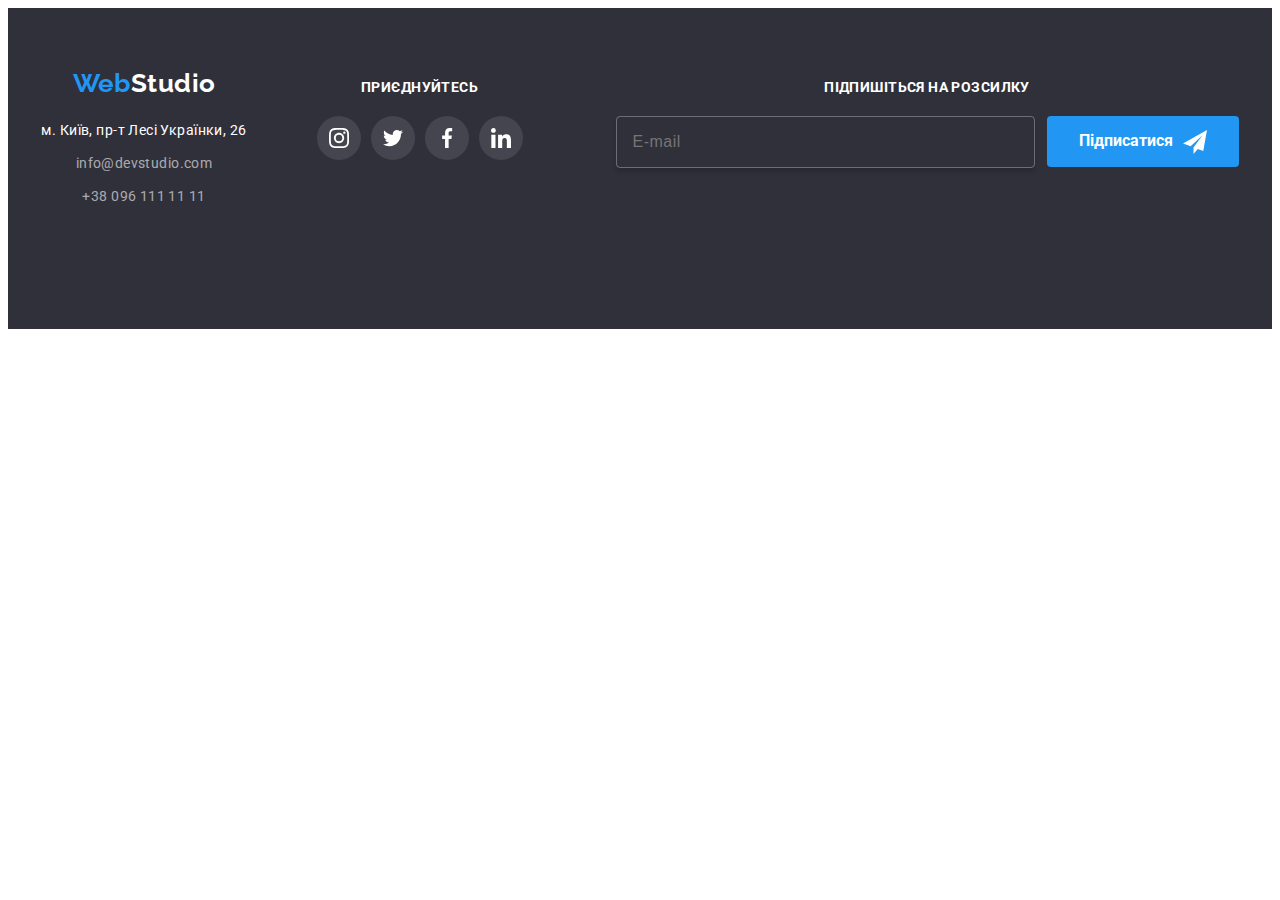
==== index.html @ 2f4ecabc "footer adaptive" ====
<!DOCTYPE html>
<html lang="uk">
  <head>
    <meta charset="UTF-8" />
    <meta http-equiv="X-UA-Compatible" content="IE=edge" />
    <meta name="viewport" content="width=device-width, initial-scale=1.0" />
    <title>Студія</title>
    <link rel="preconnect" href="https://fonts.googleapis.com" />
    <link rel="preconnect" href="https://fonts.gstatic.com" crossorigin />
    <link
      href="https://fonts.googleapis.com/css2?family=Raleway:wght@700&family=Roboto:wght@400;500;700;900&display=swap"
      rel="stylesheet"
    />
    <link
      rel="stylesheet"
      href="https://cdnjs.cloudflare.com/ajax/libs/modern-normalize/1.1.0/modern-normalize.min.css"
      integrity="sha512-wpPYUAdjBVSE4KJnH1VR1HeZfpl1ub8YT/NKx4PuQ5NmX2tKuGu6U/JRp5y+Y8XG2tV+wKQpNHVUX03MfMFn9Q=="
      crossorigin="anonymous"
      referrerpolicy="no-referrer"
    />
    <link rel="stylesheet" href="./css/main.min.css" />
  </head>
  <body>
    <!--Шапка сайту-->
    <!-- <header class="header">
      <div class="container header__wrap">
        <a href="./index.html" class="logo">
          Web<span class="header__logo--accent">Studio</span></a
        >
        <nav class="nav">
          <ul class="nav__list list">
            <li class="nav__item">
              <a href="#" class="nav__link current">Студія</a>
            </li>
            <li class="nav__item">
              <a href="./Portpholios.html" class="nav__link">Портфоліо</a>
            </li>
            <li class="nav__item">
              <a href="#" class="nav__link">Контакти</a>
            </li>
          </ul>
        </nav>
        <ul class="contact-list list">
          <li class="contact-list__item">
            <a href="mailto:nfo@devstudio.com" class="contact-list__mail">
              <svg class="mail-icon" width="16" height="12">
                <use href="./image/icon.svg#icon-mail"></use>
              </svg>
              info@devstudio.com
            </a>
          </li>
          <li class="contact-list__item">
            <a href="tel:+380961111111" class="contact-list__phone">
              <svg class="phone-icon" width="10" height="16">
                <use href="./image/icon.svg#icon-smartphone"></use>
              </svg>
              +38 096 111 11 11
            </a>
          </li>
        </ul>
      </div>
    </header> -->
    <main>
      <!--Ефективні рішення-->
      <!-- <section class="hero">
        <div class="container">
          <h1 class="hero__title">Ефективні рішення для вашого бізнесу</h1>
          <button type="button" class="btn" data-modal-open>
            Замовити послугу
          </button>
        </div>
      </section> -->

      <!--Особливості-->
      <!-- <section class="features section">
        <div class="container">
          <h2 class="visually-hidden">Наші особливості</h2>
          <ul class="features-list list">
            <li class="features-list__item">
              <div class="features__iconBox">
                <svg width="70" height="70">
                  <use href="./image/icon.svg#icon-antenna"></use>
                </svg>
              </div>
              <h3 class="features-list__title">УВАГА ДО ДЕТАЛЕЙ</h3>
              <p class="features-list__descr">
                Ідейні міркування, і навіть початок повсякденної роботи з
                формування позиції.
              </p>
            </li>
            <li class="features-list__item">
              <div class="features__iconBox">
                <svg width="70" height="70">
                  <use href="./image/icon.svg#icon-clock"></use>
                </svg>
              </div>
              <h3 class="features-list__title">ПУНКТУАЛЬНІСТЬ</h3>
              <p class="features-list__descr">
                Завдання організації, особливо рамки і місце навчання кадрів
                тягне у себе.
              </p>
            </li>
            <li class="features-list__item">
              <div class="features__iconBox">
                <svg width="70" height="70">
                  <use href="./image/icon.svg#icon-diagram"></use>
                </svg>
              </div>
              <h3 class="features-list__title">ПЛАНУВАННЯ</h3>
              <p class="features-list__descr">
                Так само консультація з широким активом значною мірою зумовлює.
              </p>
            </li>
            <li class="features-list__item">
              <div class="features__iconBox">
                <svg width="70" height="70">
                  <use href="./image/icon.svg#icon-astronaut"></use>
                </svg>
              </div>
              <h3 class="features-list__title">СУЧАСНІ ТЕХНОЛОГІЇ</h3>
              <p class="features-list__descr">
                Значимість цих проблем настільки очевидна, що реалізація
                планових завдань.
              </p>
            </li>
          </ul>
        </div>
      </section> -->
      <!--Заняття-->
      <!-- <section class="works">
        <div class="container">
          <h2 class="works-title visually-hidden">Чим ми займаємося</h2>
          <ul class="works-list list">
            <li class="works-list__item">
              <div class="works-list__overlay">
                <img
                  src="./image/img1.jpg"
                  alt="Людина друкує на клавіатурі"
                  width="370"
                />
                <p class="works-list__text">Десктопні додатки</p>
              </div>
            </li>
            <li class="works-list__item">
              <div class="works-list__overlay">
                <img
                  src="./image/img2.jpg"
                  alt="Людина друкує на клавіатурі"
                  width="370"
                />
                <p class="works-list__text">Мобільні додатки</p>
              </div>
            </li>
            <li class="works-list__item">
              <div class="works-list__overlay">
                <img
                  src="./image/img3.jpg"
                  alt="Людина друкує на клавіатурі"
                  width="370"
                />
                <p class="works-list__text">Дизайнерські рішення</p>
              </div>
            </li>
          </ul>
        </div>
      </section> -->
      <!--Команда-->
      <!-- <section class="team section">
        <div class="container">
          <h2 class="team-title">Наша команда</h2>
          <ul class="team-list list">
            <li class="team-list__item">
              <img
                class="team-list__img"
                src="./image/photo1.jpg"
                alt="Фото Ігоря Дем'яненко"
                width="270"
              />
              <h3 class="team-list__member">Ігор Дем'яненко</h3>
              <p class="team-list__jobTitle">Product Designer</p>
              <ul class="social-list list">
                <li class="social-list__item">
                  <a href="#" class="social-list__link">
                    <svg width="20" height="20" class="social-list__icon">
                      <use href="./image/icon.svg#icon-instagram"></use>
                    </svg>
                  </a>
                </li>
                <li class="social-list__item">
                  <a href="#" class="social-list__link">
                    <svg width="20" height="20" class="social-list__icon">
                      <use href="./image/icon.svg#icon-twitter"></use>
                    </svg>
                  </a>
                </li>
                <li class="social-list__item">
                  <a href="#" class="social-list__link">
                    <svg width="20" height="20" class="social-list__icon">
                      <use href="./image/icon.svg#icon-facebook"></use>
                    </svg>
                  </a>
                </li>
                <li class="social-list__item">
                  <a href="#" class="social-list__link">
                    <svg width="20" height="20" class="social-list__icon">
                      <use href="./image/icon.svg#icon-linkedin"></use>
                    </svg>
                  </a>
                </li>
              </ul>
            </li>
            <li class="team-list__item">
              <img
                class="team-list__img"
                src="./image/photo2.jpg"
                alt="Фото Ольги Рєпіної"
                width="270"
              />
              <h3 class="team-list__member">Ольга Рєпіна</h3>
              <p class="team-list__jobTitle">Frontend Developer</p>
              <ul class="social-list list">
                <li class="social-list__item">
                  <a href="#" class="social-list__link">
                    <svg width="20" height="20" class="social-list__icon">
                      <use href="./image/icon.svg#icon-instagram"></use>
                    </svg>
                  </a>
                </li>
                <li class="social-list__item">
                  <a href="#" class="social-list__link">
                    <svg width="20" height="20" class="social-list__icon">
                      <use href="./image/icon.svg#icon-twitter"></use>
                    </svg>
                  </a>
                </li>
                <li class="social-list__item">
                  <a href="#" class="social-list__link">
                    <svg width="20" height="20" class="social-list__icon">
                      <use href="./image/icon.svg#icon-facebook"></use>
                    </svg>
                  </a>
                </li>
                <li class="social-list__item">
                  <a href="#" class="social-list__link">
                    <svg width="20" height="20" class="social-list__icon">
                      <use href="./image/icon.svg#icon-linkedin"></use>
                    </svg>
                  </a>
                </li>
              </ul>
            </li>
            <li class="team-list__item">
              <img
                class="team-list__img"
                src="./image/photo3.jpg"
                alt="Фото Миколи Тарасова"
                width="270"
              />
              <h3 class="team-list__member">Микола Тарасов</h3>
              <p class="team-list__jobTitle">Marketing</p>
              <ul class="social-list list">
                <li class="social-list__item">
                  <a href="#" class="social-list__link">
                    <svg width="20" height="20" class="social-list__icon">
                      <use href="./image/icon.svg#icon-instagram"></use>
                    </svg>
                  </a>
                </li>
                <li class="social-list__item">
                  <a href="#" class="social-list__link">
                    <svg width="20" height="20" class="social-list__icon">
                      <use href="./image/icon.svg#icon-twitter"></use>
                    </svg>
                  </a>
                </li>
                <li class="social-list__item">
                  <a href="#" class="social-list__link">
                    <svg width="20" height="20" class="social-list__icon">
                      <use href="./image/icon.svg#icon-facebook"></use>
                    </svg>
                  </a>
                </li>
                <li class="social-list__item">
                  <a href="#" class="social-list__link">
                    <svg width="20" height="20" class="social-list__icon">
                      <use href="./image/icon.svg#icon-linkedin"></use>
                    </svg>
                  </a>
                </li>
              </ul>
            </li>
            <li class="team-list__item">
              <img
                class="team-list__img"
                src="./image/photo4.jpg"
                alt="Фото Михайла Єрмакова"
                width="270"
              />
              <h3 class="team-list__member">Михайло Єрмаков</h3>
              <p class="team-list__jobTitle">UI Designer</p>
              <ul class="social-list list">
                <li class="social-list__item">
                  <a href="#" class="social-list__link">
                    <svg width="20" height="20" class="social-list__icon">
                      <use href="./image/icon.svg#icon-instagram"></use>
                    </svg>
                  </a>
                </li>
                <li class="social-list__item">
                  <a href="#" class="social-list__link">
                    <svg width="20" height="20" class="social-list__icon">
                      <use href="./image/icon.svg#icon-twitter"></use>
                    </svg>
                  </a>
                </li>
                <li class="social-list__item">
                  <a href="#" class="social-list__link">
                    <svg width="20" height="20" class="social-list__icon">
                      <use href="./image/icon.svg#icon-facebook"></use>
                    </svg>
                  </a>
                </li>
                <li class="social-list__item">
                  <a href="#" class="social-list__link">
                    <svg width="20" height="20" class="social-list__icon">
                      <use href="./image/icon.svg#icon-linkedin"></use>
                    </svg>
                  </a>
                </li>
              </ul>
            </li>
          </ul>
        </div>
      </section> -->
      <!-- Partners -->
      <!-- <section class="partners">
        <div class="container">
          <h2 class="partners-title">Постійні клієнти</h2>
          <ul class="partners-list list">
            <li class="partners-list__item">
              <a href="" class="partners-list__link ">
                <svg class="partners-list__icon">
                  <use href="./image/icon.svg#icon-ya-co"></use>
                </svg>
              </a>
            </li>
            <li class="partners-list__item">
              <a href="" class="partners-list__link ">
                <svg class="partners-list__icon">
                  <use href="./image/icon.svg#icon-tagline-here"></use>
                </svg>
              </a>
            </li>
            <li class="partners-list__item">
              <a href="" class="partners-list__link ">
                <svg class="partners-list__icon">
                  <use href="./image/icon.svg#icon-company"></use>
                </svg>
              </a>
            </li>
            <li class="partners-list__item">
              <a href="" class="partners-list__link ">
                <svg class="partners-list__icon">
                  <use href="./image/icon.svg#icon-foster"></use>
                </svg>
              </a>
            </li>
            <li class="partners-list__item">
              <a href="" class="partners-list__link ">
                <svg class="partners-list__icon">
                  <use href="./image/icon.svg#icon-brand"></use>
                </svg>
              </a>
            </li>
            <li class="partners-list__item">
              <a href="" class="partners-list__link ">
                <svg class="partners-list__icon">
                  <use href="./image/icon.svg#icon-tag-line"></use>
                </svg>
              </a>
            </li>
          </ul>
        </div>
      </section> -->
    </main>
    <!--Футер-->
    <footer class="footer">
      <div class="container footer-container">
        <div class="footer-contact">
          <a href="./index.html" class="footer-logo">
            Web<span class="footer-logo-accent">Studio</span></a
          >
          <address class="address">
            <ul class="address-list list">
              <li class="address-list__item">
                <a
                  href="https://goo.gl/maps/CPtrU1FHBa2aNyZL9"
                  target="_blank"
                  rel="noopener noreferrer"
                  class="address-link"
                  >м. Київ, пр-т Лесі Українки, 26
                </a>
              </li>
              <li class="address-list__item">
                <a href="mailto:info@devstudio.com" class="footer-mail"
                  >info@devstudio.com</a
                >
              </li>
              <li class="address-list__item">
                <a href="tel:+380961111111" class="footer-tel"
                  >+38 096 111 11 11</a
                >
              </li>
            </ul>
          </address>
        </div>
        <div class="footer-social">
          <p class="footer-social__title">приєднуйтесь</p>
          <ul class="social-list list">
            <li class="social-list__item">
              <a href="#" class="social-list__link footer-icon">
                <svg width="20" height="20" class="social-list__icon">
                  <use href="./image/icon.svg#icon-instagram"></use>
                </svg>
              </a>
            </li>
            <li class="social-list__item">
              <a href="#" class="social-list__link footer-icon">
                <svg width="20" height="20" class="social-list__icon">
                  <use href="./image/icon.svg#icon-twitter"></use>
                </svg>
              </a>
            </li>
            <li class="social-list__item">
              <a href="#" class="social-list__link footer-icon">
                <svg width="20" height="20" class="social-list__icon">
                  <use href="./image/icon.svg#icon-facebook"></use>
                </svg>
              </a>
            </li>
            <li class="social-list__item">
              <a href="#" class="social-list__link footer-icon">
                <svg width="20" height="20" class="social-list__icon">
                  <use href="./image/icon.svg#icon-linkedin"></use>
                </svg>
              </a>
            </li>
          </ul>
        </div>
        <div class="form-wrapper">
          <label for="footer-mail" class="form__label"
            >Підпишіться на розсилку</label
          >
          <form class="footer-form">
            <input
              type="email"
              name="email"
              placeholder="E-mail"
              class="footer-input"
              id="footer-mail"
            />
            <button type="submit" class="btn footer-btn">
              Підписатися
              <svg width="24" height="24" class="send-icon">
                <use href="./image/icon.svg#icon-Send"></use>
              </svg>
            </button>
          </form>
        </div>
      </div>
    </footer>
    <!-- modal -->
    <!-- <div class="backdrop is-hidden" data-modal>
      <div class="modal">
        <h1 class="modal-title">Залиште свої дані, ми вам передзвонимо</h1>
        <form class="">
          <div class="form-wrap">
            <label for="name" class="form-label"> Ім'я </label>
            <div class="input-wrap">
              <input
                type="text"
                id="name"
                name="user-name"
                class="form-input"
                placeholder=" "
                required
              />
              <svg class="icon">
                <use href="./image/icon.svg#icon-person"></use>
              </svg>
            </div>
          </div>
          <div class="form-wrap">
            <label for="tel" class="form-label"> Телефон </label>
            <div class="input-wrap">
              <input
                type="tel"
                name="user-tel"
                id="tel"
                class="form-input"
                required
              />
              <svg class="icon">
                <use href="./image/icon.svg#icon-phone"></use>
              </svg>
            </div>
          </div>
          <div class="form-wrap">
            <label for="mail" class="form-label"> Пошта </label>
            <div class="input-wrap">
              <input
                type="email"
                name="user-email"
                id="mail"
                class="form-input"
                required
              />
              <svg class="icon">
                <use href="./image/icon.svg#icon-email"></use>
              </svg>
            </div>
          </div>
          <div class="form-wrap">
            <label for="comment" name="comment" class="form-label">
              Коментар</label
            >
            <textarea
              name="user-comment"
              id="comment"
              cols="30"
              rows="10"
              class="coment-box"
              placeholder="Введіть текст"
              required
            ></textarea>
          </div>
          <div class="checkbox-wrap">
            <input
              type="checkbox"
              name="polisy"
              id="checkbox"
              class="modal-check visually-hidden"
            />
            <label for="checkbox" class="checkbox-text">
              <span>
                <svg class="icon-check" width="16" height="15">
                  <use href="./image/icon.svg#icon-check"></use>
                </svg>
              </span>
              Погоджуюся з розсилкою та приймаю
              <a href="#" class="checkbox-link"> Умови договору</a>
            </label>
          </div>
          <button type="submit" class="btn send-btn">Відправити</button>
        </form>
        <button type="button" class="modal-btn" data-modal-close>
          <svg width="11" height="11" class="close-btn">
            <use href="./image/icon.svg#icon-Close"></use>
          </svg>
        </button>
      </div>
    </div> -->
    <script src="./js/modal.js"></script>
  </body>
</html>
---- css/main.min.css ----
:root{--title-color: #212121;--main-text-color: #757575;--accent-color: #2196F3;--background-color: #2F303A;--black-color: #000000;--white-color: #ffffff;--btn-hover-color: #188CE8;--footer-contact-color: rgba(255, 255, 255, 0.6);--background-btn-portpholio: #F5F4FA;--border-bottom-color: #ECECEC;--team-background-color: #F5F4FA;--portfolio-card-border-color: #EEEEEE;--hero-bg-gradient: rgba(47, 48, 58, 0.4);--social-link-icon-color: #AFB1B8;--icon-bg-color: rgba(255, 255, 255, 0.1);--transition-time: 250ms;--transition-cubic: cubic-bezier(0.4, 0, 0.2, 1) }.visually-hidden{position:absolute;white-space:nowrap;width:1px;height:1px;overflow:hidden;border:0;padding:0;clip:rect(0 0 0 0);-webkit-clip-path:inset(50%);clip-path:inset(50%);margin:-1px}.container{width:100%;margin:0 auto;padding-left:15px;padding-right:15px}@media screen and (min-width: 480px){.container{max-width:480px}}@media screen and (min-width: 768px){.container{max-width:768px}}@media screen and (min-width: 1200px){.container{max-width:1200px}}.list{list-style:none;margin:0;padding:0}.section{padding-top:94px;padding-bottom:94px}body{font-family:"Roboto",sans-serif;font-size:14px;line-height:1.2;letter-spacing:.03em;color:var(--main-text-color)}h1,h2,h3,h4,h5,h6,p{margin:0;padding:0}img{display:block}.btn{font-family:inherit;font-size:16px;font-weight:700;line-height:1.9;color:var(--white-color);background-color:var(--accent-color);padding:10px 32px;border-radius:4px;border:none;cursor:pointer;-webkit-transition:background-color var(--transition-time) var(--transition-cubic);transition:background-color var(--transition-time) var(--transition-cubic)}.btn:hover,.btn:focus{background-color:var(--btn-hover-color)}.social-list{margin-bottom:30px;display:-webkit-box;display:-ms-flexbox;display:flex;-webkit-box-pack:center;-ms-flex-pack:center;justify-content:center;gap:10px}.social-list__link{display:-webkit-box;display:-ms-flexbox;display:flex;-webkit-box-pack:center;-ms-flex-pack:center;justify-content:center;-webkit-box-align:center;-ms-flex-align:center;align-items:center;width:44px;height:44px;border-radius:50%;color:var(--social-link-icon-color);background-color:var(--icon-bg-color);-webkit-transition:color var(--transition-time) var(--transition-cubic),background-color var(--transition-time) var(--transition-cubic);transition:color var(--transition-time) var(--transition-cubic),background-color var(--transition-time) var(--transition-cubic)}.social-list__link:hover,.social-list__link:focus{background-color:var(--accent-color);color:var(--white-color)}.social-list__icon{fill:currentColor}.header{padding-top:24px;padding-bottom:25px;border-bottom:1px solid var(--border-bottom-color)}.header__wrap{display:-webkit-box;display:-ms-flexbox;display:flex;-webkit-box-align:center;-ms-flex-align:center;align-items:center}.logo{font-family:"Raleway",sans-serif;font-size:26px;font-weight:700;color:var(--accent-color);text-decoration:none}.header__logo--accent{color:var(--black-color)}.nav__list{display:-webkit-box;display:-ms-flexbox;display:flex;margin-left:93px;gap:50px}.nav__link{position:relative;font-weight:500;color:var(--title-color);text-decoration:none;-webkit-transition:color var(--transition-time) var(--transition-cubic);transition:color var(--transition-time) var(--transition-cubic)}.nav__link:hover,.nav__link:focus{color:var(--accent-color)}.current{padding-bottom:32px;color:var(--accent-color)}.current::after{content:"";position:absolute;bottom:0;-webkit-transform:translateY(1px);transform:translateY(1px);scale:1.09;display:block;width:100%;height:4px;padding:0;background:var(--accent-color);border-radius:2px}.contact-list{display:-webkit-box;display:-ms-flexbox;display:flex;-webkit-box-align:center;-ms-flex-align:center;align-items:center;margin-left:auto}.contact-list__item{margin-right:50px}.contact-list__item:last-child{margin-right:0}.mail-icon{margin-right:10px;fill:currentColor}.contact-list__mail{display:-webkit-box;display:-ms-flexbox;display:flex;-webkit-box-align:center;-ms-flex-align:center;align-items:center;font-weight:500;color:var(--main-text-color);text-decoration:none;-webkit-transition:color var(--transition-time) var(--transition-cubic);transition:color var(--transition-time) var(--transition-cubic)}.contact-list__mail:hover,.contact-list__mail:focus{color:var(--accent-color)}.contact-list__phone{display:-webkit-box;display:-ms-flexbox;display:flex;-webkit-box-align:center;-ms-flex-align:center;align-items:center;font-weight:500;color:var(--main-text-color);text-decoration:none;-webkit-transition:color var(--transition-time) var(--transition-cubic);transition:color var(--transition-time) var(--transition-cubic)}.contact-list__phone:hover,.contact-list__phone:focus{color:var(--accent-color)}.phone-icon{margin-right:10px;fill:currentColor}.hero{margin:0 auto;background-image:-webkit-gradient(linear, left top, left bottom, from(var(--hero-bg-gradient)), to(var(--hero-bg-gradient))),url(../image/hero-bgr.jpg);background-image:linear-gradient(var(--hero-bg-gradient), var(--hero-bg-gradient)),url(../image/hero-bgr.jpg);max-width:1600px;background-repeat:no-repeat;background-position:center;background-size:cover;text-align:center;padding-top:200px;padding-bottom:200px}.hero__title{width:696px;margin:0 auto 30px auto;font-size:44px;font-weight:900;line-height:1.4;color:var(--white-color);text-transform:uppercase}.features-list{display:-webkit-box;display:-ms-flexbox;display:flex;-ms-flex-wrap:wrap;flex-wrap:wrap;gap:30px}.features-list__item{width:270px}.features__iconBox{display:-webkit-box;display:-ms-flexbox;display:flex;-webkit-box-pack:center;-ms-flex-pack:center;justify-content:center;-webkit-box-align:center;-ms-flex-align:center;align-items:center;margin-bottom:30px;width:270px;height:120px;background-color:var(--background-btn-portpholio)}.features-list__title{margin-bottom:10px;font-weight:700;color:var(--title-color)}.features-list__descr{line-height:1.7}.works{padding-bottom:94px}.works-title{margin-bottom:50px;font-size:36px;font-weight:700;line-height:1.17;color:var(--title-color);text-align:center}.works-list{display:-webkit-box;display:-ms-flexbox;display:flex;gap:30px}.works-list__item{width:calc((100% - 60px)/2)}.works-list__overlay{position:relative}.works-list__text{display:-webkit-box;display:-ms-flexbox;display:flex;-webkit-box-align:center;-ms-flex-align:center;align-items:center;-webkit-box-pack:center;-ms-flex-pack:center;justify-content:center;position:absolute;font-weight:700;text-transform:uppercase;color:var(--white-color);background-color:rgba(47,48,58,.8);width:100%;height:70px;bottom:0;text-align:center}.team{background-color:var(--team-background-color)}.team-title{margin-bottom:50px;font-size:36px;font-weight:700;color:var(--title-color);text-align:center}.team-list{display:-webkit-box;display:-ms-flexbox;display:flex;gap:30px}.team-list__item{width:calc((100% - 120px)/4);text-align:center;border-bottom-left-radius:4px;border-bottom-right-radius:4px;-webkit-box-shadow:0 4px 4px 0 rgba(0,0,0,.25);box-shadow:0 4px 4px 0 rgba(0,0,0,.25);background-color:var(--white-color)}.team-list__img{width:100%;margin-bottom:30px}.team-list__member{margin-bottom:10px;font-size:16px;font-weight:500;color:var(--title-color)}.team-list__jobTitle{margin-bottom:30px;font-size:16px}.partners{padding-top:94px;padding-bottom:94px;text-align:center}.partners-title{margin-bottom:50px;font-weight:700;font-size:36px;line-height:1.17;letter-spacing:.03em;color:var(--title-color)}.partners-list{display:-webkit-box;display:-ms-flexbox;display:flex;-ms-flex-wrap:wrap;flex-wrap:wrap;gap:30px}.partners-list__link{display:-webkit-box;display:-ms-flexbox;display:flex;-webkit-box-pack:center;-ms-flex-pack:center;justify-content:center;-webkit-box-align:center;-ms-flex-align:center;align-items:center;width:170px;height:92px;border:1px solid var(--social-link-icon-color);border-radius:4px;color:var(--social-link-icon-color);-webkit-transition:border-color var(--transition-time) var(--transition-cubic);transition:border-color var(--transition-time) var(--transition-cubic)}.partners-list__link:hover,.partners-list__link:focus{border-color:var(--accent-color);fill:var(--accent-color)}.partners-list__icon{width:106px;height:60px;fill:currentColor;-webkit-transition:all var(--transition-time) var(--transition-cubic);transition:all var(--transition-time) var(--transition-cubic)}.partners-list__link:hover .partners-list__icon,.partners-list__link:focus .partners-list__icon{fill:var(--accent-color)}.footer{padding-top:60px;padding-bottom:60px;background-color:var(--background-color)}.footer-container{text-align:center}@media screen and (min-width: 768px){.footer-container{display:-webkit-box;display:-ms-flexbox;display:flex;-ms-flex-wrap:wrap;flex-wrap:wrap;-webkit-box-pack:center;-ms-flex-pack:center;justify-content:center}}@media screen and (min-width: 1200px){.footer-container{display:-webkit-box;display:-ms-flexbox;display:flex;-webkit-box-align:baseline;-ms-flex-align:baseline;align-items:baseline}}.footer-contact{margin-bottom:60px}@media screen and (min-width: 768px){.footer-contact{margin-right:165px}}@media screen and (min-width: 1200px){.footer-contact{margin-right:70px}}.footer-logo{display:block;margin-bottom:20px;font-family:"Raleway",sans-serif;font-size:26px;font-weight:700;color:var(--accent-color);text-decoration:none}.footer-logo-accent{color:var(--white-color)}.address{font-style:normal}.address-list__item{margin-bottom:9px}.address-list__item:last-child{margin-bottom:0}.address-link{line-height:1.7;color:var(--white-color);text-decoration:none;-webkit-transition:color var(--transition-time) var(--transition-cubic);transition:color var(--transition-time) var(--transition-cubic)}.address-link:hover,.address-link:focus{color:var(--accent-color)}.footer-mail{line-height:1.7;color:var(--footer-contact-color);text-decoration:none;-webkit-transition:color var(--transition-time) var(--transition-cubic);transition:color var(--transition-time) var(--transition-cubic)}.footer-mail:hover,.footer-mail:focus{color:var(--accent-color)}.footer-tel{line-height:1.7;color:var(--footer-contact-color);text-decoration:none;-webkit-transition:color var(--transition-time) var(--transition-cubic);transition:color var(--transition-time) var(--transition-cubic)}.footer-tel:hover,.footer-tel:focus{color:var(--accent-color)}.footer-social{margin-bottom:60px}@media screen and (min-width: 1200px){.footer-social{margin-right:93px}}.footer-social__title{margin-bottom:20px;font-weight:700;line-height:1.14;letter-spacing:.03em;text-transform:uppercase;color:var(--white-color)}.footer-icon{color:var(--white-color)}.form__label{display:block;margin-bottom:20px;font-weight:700;font-size:14px;line-height:1.12;letter-spacing:.03em;text-transform:uppercase;color:var(--white-color)}@media screen and (min-width: 1200px){.footer-form{display:-webkit-box;display:-ms-flexbox;display:flex;-webkit-box-align:center;-ms-flex-align:center;align-items:center;gap:12px}}.footer-input{padding:15px 16px;margin-bottom:20px;width:100%;font-size:16px;line-height:20px;letter-spacing:.03em;color:rgba(255,255,255,.6);background-color:rgba(0,0,0,0);border:1px solid rgba(255,255,255,.3);border-radius:4px;-webkit-box-shadow:0px 4px 4px 0px rgba(0,0,0,.15);box-shadow:0px 4px 4px 0px rgba(0,0,0,.15);outline:rgba(0,0,0,0);-webkit-transition:outline var(--transition-time) var(--transition-cubic);transition:outline var(--transition-time) var(--transition-cubic)}.footer-input:focus{outline:1px solid var(--accent-color)}@media screen and (min-width: 768px){.footer-input{width:450px}}@media screen and (min-width: 1200px){.footer-input{width:385px;margin-bottom:0}}.footer-btn{margin:0 auto;display:-webkit-box;display:-ms-flexbox;display:flex;-webkit-box-align:center;-ms-flex-align:center;align-items:center;gap:10px}.send-icon{fill:currentColor}.backdrop{position:fixed;top:0;left:0;width:100%;height:100%;background-color:rgba(0,0,0,.2);-webkit-transition:opacity var(--transition-time) var(--transition-cubic);transition:opacity var(--transition-time) var(--transition-cubic)}.backdrop.is-hidden{opacity:0;pointer-events:none}.modal{padding-top:40px;padding-bottom:40px;position:absolute;top:50%;left:50%;-webkit-transform:translate(-50%, -50%);transform:translate(-50%, -50%);width:528px;background-color:#fff;border-radius:4px}.modal-btn{position:absolute;top:8px;right:8px;display:-webkit-box;display:-ms-flexbox;display:flex;-webkit-box-pack:center;-ms-flex-pack:center;justify-content:center;-webkit-box-align:center;-ms-flex-align:center;align-items:center;width:30px;height:30px;border-radius:50%;border:1px solid rgba(0,0,0,.1);color:var(--main-text-color);background-color:rgba(0,0,0,0);cursor:pointer;-webkit-transition:background-color var(--transition-time) var(--transition-cubic),border var(--transition-time) var(--transition-cubic),color var(--transition-time) var(--transition-cubic);transition:background-color var(--transition-time) var(--transition-cubic),border var(--transition-time) var(--transition-cubic),color var(--transition-time) var(--transition-cubic)}.modal-btn:hover,.modal-btn:focus{color:var(--accent-color)}.close-btn{fill:currentColor}.modal-title{margin-bottom:12px;font-weight:700;font-size:20px;line-height:1.15;text-align:center;letter-spacing:.03em;color:var(--title-color)}.form-wrap{margin-left:40px;margin-right:40px;position:relative;margin-bottom:10px}.form-label{display:-webkit-box;display:-ms-flexbox;display:flex;-webkit-box-orient:vertical;-webkit-box-direction:normal;-ms-flex-direction:column;flex-direction:column;margin-bottom:4px;font-size:12px;line-height:1.17;letter-spacing:.01em}.input-wrap{position:relative}.form-input{padding-top:11px;padding-bottom:11px;padding-left:42px;padding-right:12px;width:100%;border:1px solid rgba(33,33,33,.2);border-radius:4px;outline:rgba(0,0,0,0);cursor:pointer;-webkit-transition:outline var(--transition-time) var(--transition-cubic);transition:outline var(--transition-time) var(--transition-cubic)}.form-input:focus{outline:1px solid var(--accent-color)}.coment-box{padding:12px 16px;width:100%;height:120px;border:1px solid rgba(33,33,33,.2);border-radius:4px;outline:rgba(0,0,0,0);resize:none;-webkit-transition:outline var(--transition-time) var(--transition-cubic),fill var(--transition-time) var(--transition-cubic);transition:outline var(--transition-time) var(--transition-cubic),fill var(--transition-time) var(--transition-cubic)}.coment-box:focus{outline:1px solid var(--accent-color)}.coment-box::-webkit-input-placeholder{font-size:12px;line-height:14px;letter-spacing:.01em;color:rgba(117,117,117,.5)}.coment-box::-moz-placeholder{font-size:12px;line-height:14px;letter-spacing:.01em;color:rgba(117,117,117,.5)}.coment-box:-ms-input-placeholder{font-size:12px;line-height:14px;letter-spacing:.01em;color:rgba(117,117,117,.5)}.coment-box::-ms-input-placeholder{font-size:12px;line-height:14px;letter-spacing:.01em;color:rgba(117,117,117,.5)}.coment-box::placeholder{font-size:12px;line-height:14px;letter-spacing:.01em;color:rgba(117,117,117,.5)}.icon{position:absolute;top:50%;left:12px;-webkit-transform:translateY(-50%);transform:translateY(-50%);width:18px;height:18px;-webkit-transition:fill var(--transition-time) var(--transition-cubic);transition:fill var(--transition-time) var(--transition-cubic)}.form-input:focus+.icon{fill:var(--accent-color)}.modal-check{cursor:pointer}.checkbox-wrap{display:-webkit-box;display:-ms-flexbox;display:flex;-webkit-box-orient:vertical;-webkit-box-direction:normal;-ms-flex-direction:column;flex-direction:column;-webkit-box-align:center;-ms-flex-align:center;align-items:center;-webkit-box-pack:center;-ms-flex-pack:center;justify-content:center;gap:8px;margin-top:20px;margin-bottom:30px;cursor:pointer}.checkbox-text{display:-webkit-box;display:-ms-flexbox;display:flex;-webkit-box-align:center;-ms-flex-align:center;align-items:center;cursor:pointer;line-height:1.71;letter-spacing:.03em}.icon-check{fill:var(--white-color)}.checkbox-text span{display:-webkit-box;display:-ms-flexbox;display:flex;-webkit-box-align:center;-ms-flex-align:center;align-items:center;-webkit-box-pack:center;-ms-flex-pack:center;justify-content:center;width:16px;height:15px;border:2px solid #212121;border-radius:2px;margin-right:8px;fill:rgba(0,0,0,0);-webkit-transition:background-color var(--transition-time) var(--transition-cubic),border var(--transition-time) var(--transition-cubic);transition:background-color var(--transition-time) var(--transition-cubic),border var(--transition-time) var(--transition-cubic)}.modal-check:checked+.checkbox-text span{background-color:var(--accent-color);border:1px solid var(--accent-color)}.checkbox-link{margin-left:3px;color:var(--accent-color);text-underline-offset:2px}.send-btn{display:block;margin:auto;padding:10px 52px}.portfolio-btn-list{display:-webkit-box;display:-ms-flexbox;display:flex;-webkit-box-pack:center;-ms-flex-pack:center;justify-content:center;margin-bottom:50px;gap:9px}.portfolio-btn{font-family:inherit;font-size:16px;font-weight:600;line-height:1.6;color:var(--title-color);border-radius:4px;background-color:var(--background-btn-portpholio);border:none;padding:6px 23px;cursor:pointer;-webkit-transition:color var(--transition-time) var(--transition-cubic),background-color var(--transition-time) var(--transition-cubic),-webkit-box-shadow var(--transition-time) var(--transition-cubic);transition:color var(--transition-time) var(--transition-cubic),background-color var(--transition-time) var(--transition-cubic),-webkit-box-shadow var(--transition-time) var(--transition-cubic);transition:color var(--transition-time) var(--transition-cubic),background-color var(--transition-time) var(--transition-cubic),box-shadow var(--transition-time) var(--transition-cubic);transition:color var(--transition-time) var(--transition-cubic),background-color var(--transition-time) var(--transition-cubic),box-shadow var(--transition-time) var(--transition-cubic),-webkit-box-shadow var(--transition-time) var(--transition-cubic)}.portfolio-btn:hover,.portfolio-btn:focus{background-color:var(--accent-color);color:var(--white-color);-webkit-box-shadow:0px 3px 1px rgba(0,0,0,.1),0px 1px 2px rgba(0,0,0,.08),0px 2px 2px rgba(0,0,0,.12);box-shadow:0px 3px 1px rgba(0,0,0,.1),0px 1px 2px rgba(0,0,0,.08),0px 2px 2px rgba(0,0,0,.12)}.portfolio-list{display:-webkit-box;display:-ms-flexbox;display:flex;-ms-flex-wrap:wrap;flex-wrap:wrap;gap:30px}.portfolio-item{width:calc((100% - 60px)/3)}.portfolio-link{display:inline-block;text-decoration:none;color:inherit;-webkit-transition:-webkit-box-shadow var(--transition-time) var(--transition-cubic);transition:-webkit-box-shadow var(--transition-time) var(--transition-cubic);transition:box-shadow var(--transition-time) var(--transition-cubic);transition:box-shadow var(--transition-time) var(--transition-cubic), -webkit-box-shadow var(--transition-time) var(--transition-cubic)}.portfolio-link:hover,.portfolio-link:focus{-webkit-box-shadow:0px 1px 1px rgba(0,0,0,.12),0px 4px 4px rgba(0,0,0,.06),1px 4px 6px rgba(0,0,0,.16);box-shadow:0px 1px 1px rgba(0,0,0,.12),0px 4px 4px rgba(0,0,0,.06),1px 4px 6px rgba(0,0,0,.16)}.portfolio-thumb{position:relative;overflow:hidden}.works-title{margin-bottom:4px;font-size:18px;font-weight:700;line-height:2;color:var(--title-color)}.works-descr{font-size:16px;line-height:1.9}.portfolio-img{display:block;overflow:hidden}.portfolio-overlay{position:absolute;display:-webkit-box;display:-ms-flexbox;display:flex;-webkit-box-align:center;-ms-flex-align:center;align-items:center;width:100%;height:100%;top:0;left:0;-webkit-transform:translateY(100%);transform:translateY(100%);padding:63px 24px;background-color:rgba(33,150,243,.9);-webkit-transition:-webkit-transform var(--transition-time) var(--transition-cubic);transition:-webkit-transform var(--transition-time) var(--transition-cubic);transition:transform var(--transition-time) var(--transition-cubic);transition:transform var(--transition-time) var(--transition-cubic), -webkit-transform var(--transition-time) var(--transition-cubic)}.portfolio-link:hover .portfolio-overlay{-webkit-transform:translateY(0%);transform:translateY(0%);opacity:1}.portfolio-overlay-text{font-size:18px;color:var(--white-color)}.portfolio-descr{padding:20px 24px;border-bottom:1px solid var(--portfolio-card-border-color);border-left:1px solid var(--portfolio-card-border-color);border-right:1px solid var(--portfolio-card-border-color)}/*# sourceMappingURL=main.min.css.map */
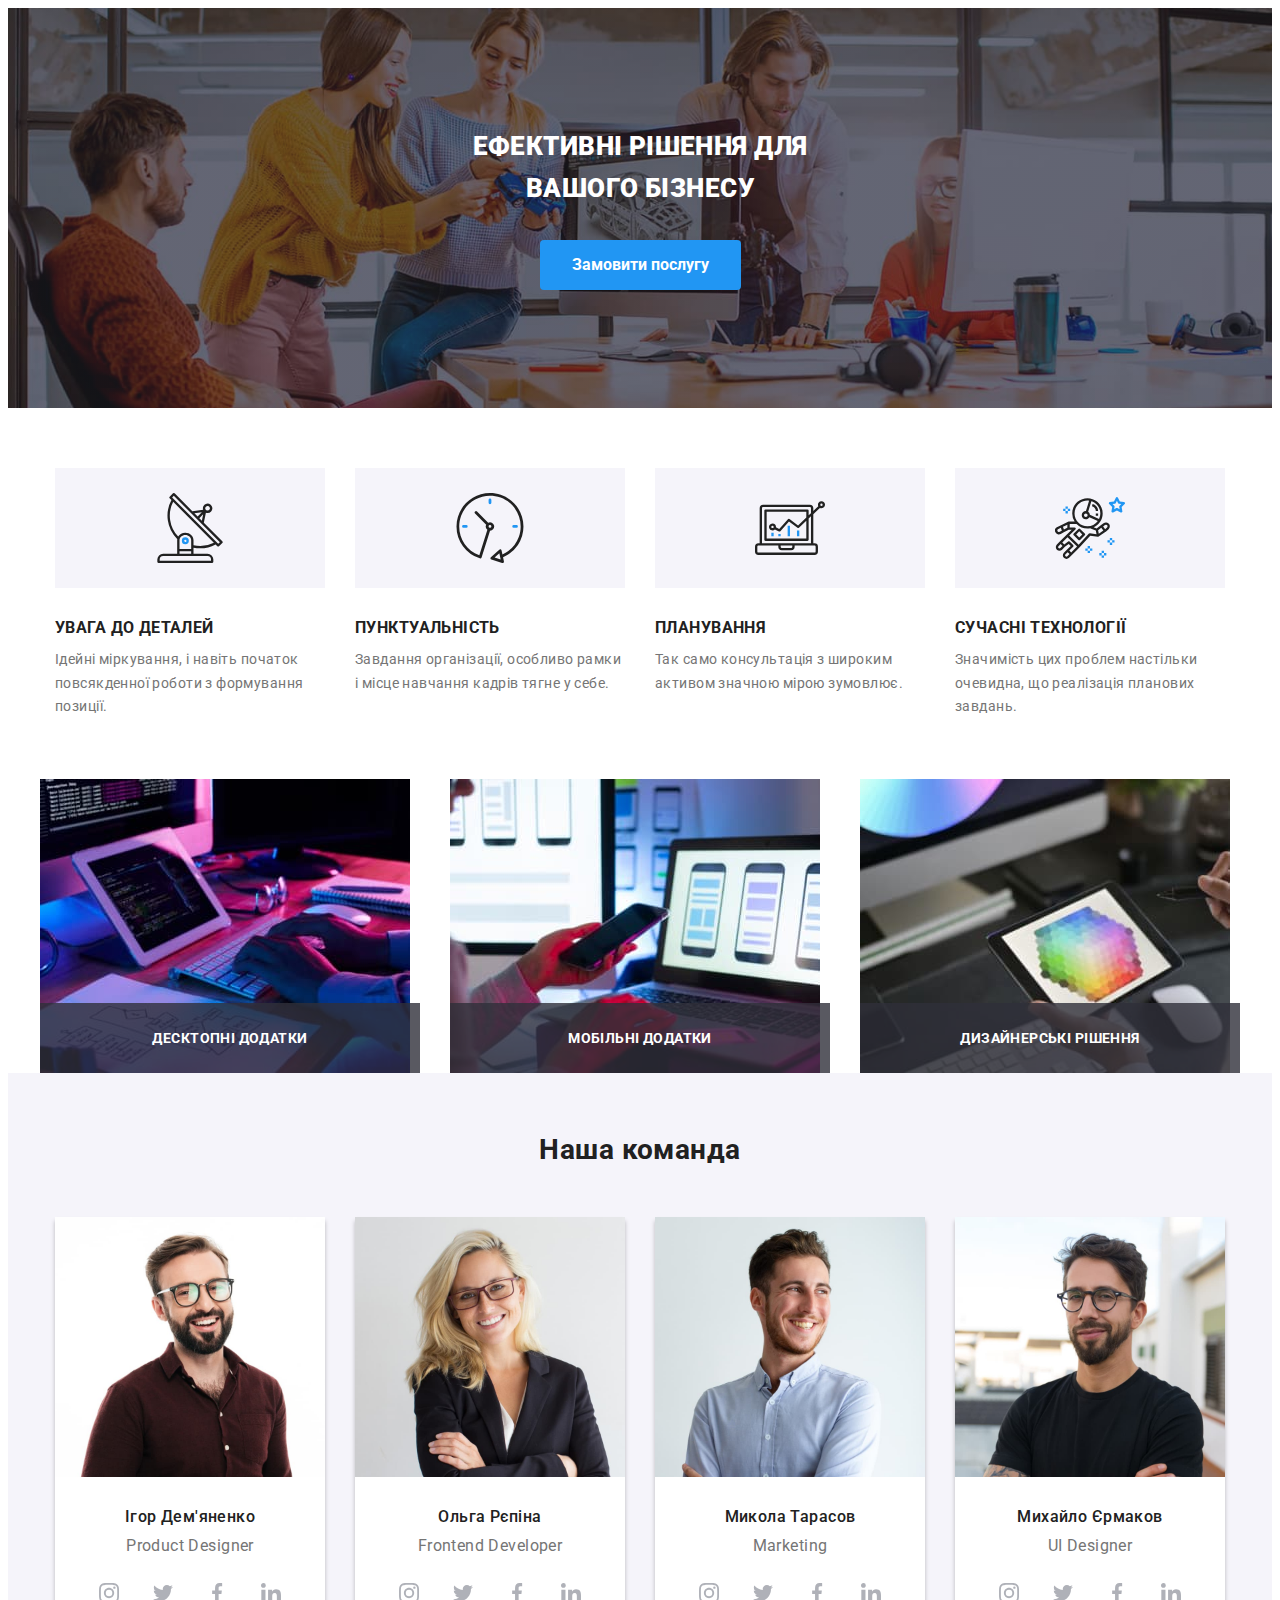
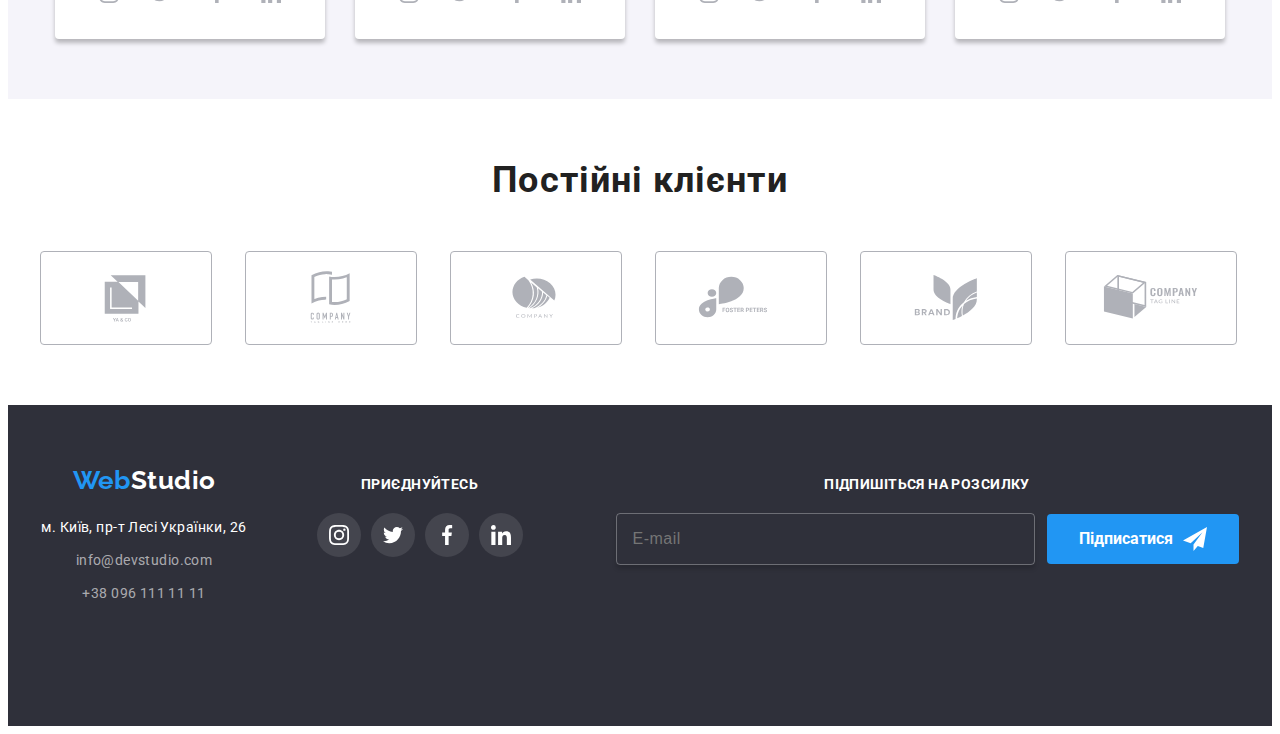
==== commit 85954bb7: "adaptiv" ====
--- a/index.html
+++ b/index.html
@@ -62,17 +62,17 @@
     </header> -->
     <main>
       <!--Ефективні рішення-->
-      <!-- <section class="hero">
+      <section class="hero">
         <div class="container">
           <h1 class="hero__title">Ефективні рішення для вашого бізнесу</h1>
           <button type="button" class="btn" data-modal-open>
             Замовити послугу
           </button>
         </div>
-      </section> -->
+      </section>
 
       <!--Особливості-->
-      <!-- <section class="features section">
+      <section class="features section">
         <div class="container">
           <h2 class="visually-hidden">Наші особливості</h2>
           <ul class="features-list list">
@@ -125,9 +125,9 @@
             </li>
           </ul>
         </div>
-      </section> -->
+      </section>
       <!--Заняття-->
-      <!-- <section class="works">
+      <section class="works">
         <div class="container">
           <h2 class="works-title visually-hidden">Чим ми займаємося</h2>
           <ul class="works-list list">
@@ -163,9 +163,9 @@
             </li>
           </ul>
         </div>
-      </section> -->
+      </section>
       <!--Команда-->
-      <!-- <section class="team section">
+      <section class="team section">
         <div class="container">
           <h2 class="team-title">Наша команда</h2>
           <ul class="team-list list">
@@ -331,9 +331,9 @@
             </li>
           </ul>
         </div>
-      </section> -->
+      </section>
       <!-- Partners -->
-      <!-- <section class="partners">
+      <section class="partners">
         <div class="container">
           <h2 class="partners-title">Постійні клієнти</h2>
           <ul class="partners-list list">
@@ -381,7 +381,7 @@
             </li>
           </ul>
         </div>
-      </section> -->
+      </section>
     </main>
     <!--Футер-->
     <footer class="footer">
--- a/css/main.min.css
+++ b/css/main.min.css
@@ -1 +1 @@
-:root{--title-color: #212121;--main-text-color: #757575;--accent-color: #2196F3;--background-color: #2F303A;--black-color: #000000;--white-color: #ffffff;--btn-hover-color: #188CE8;--footer-contact-color: rgba(255, 255, 255, 0.6);--background-btn-portpholio: #F5F4FA;--border-bottom-color: #ECECEC;--team-background-color: #F5F4FA;--portfolio-card-border-color: #EEEEEE;--hero-bg-gradient: rgba(47, 48, 58, 0.4);--social-link-icon-color: #AFB1B8;--icon-bg-color: rgba(255, 255, 255, 0.1);--transition-time: 250ms;--transition-cubic: cubic-bezier(0.4, 0, 0.2, 1) }.visually-hidden{position:absolute;white-space:nowrap;width:1px;height:1px;overflow:hidden;border:0;padding:0;clip:rect(0 0 0 0);-webkit-clip-path:inset(50%);clip-path:inset(50%);margin:-1px}.container{width:100%;margin:0 auto;padding-left:15px;padding-right:15px}@media screen and (min-width: 480px){.container{max-width:480px}}@media screen and (min-width: 768px){.container{max-width:768px}}@media screen and (min-width: 1200px){.container{max-width:1200px}}.list{list-style:none;margin:0;padding:0}.section{padding-top:94px;padding-bottom:94px}body{font-family:"Roboto",sans-serif;font-size:14px;line-height:1.2;letter-spacing:.03em;color:var(--main-text-color)}h1,h2,h3,h4,h5,h6,p{margin:0;padding:0}img{display:block}.btn{font-family:inherit;font-size:16px;font-weight:700;line-height:1.9;color:var(--white-color);background-color:var(--accent-color);padding:10px 32px;border-radius:4px;border:none;cursor:pointer;-webkit-transition:background-color var(--transition-time) var(--transition-cubic);transition:background-color var(--transition-time) var(--transition-cubic)}.btn:hover,.btn:focus{background-color:var(--btn-hover-color)}.social-list{margin-bottom:30px;display:-webkit-box;display:-ms-flexbox;display:flex;-webkit-box-pack:center;-ms-flex-pack:center;justify-content:center;gap:10px}.social-list__link{display:-webkit-box;display:-ms-flexbox;display:flex;-webkit-box-pack:center;-ms-flex-pack:center;justify-content:center;-webkit-box-align:center;-ms-flex-align:center;align-items:center;width:44px;height:44px;border-radius:50%;color:var(--social-link-icon-color);background-color:var(--icon-bg-color);-webkit-transition:color var(--transition-time) var(--transition-cubic),background-color var(--transition-time) var(--transition-cubic);transition:color var(--transition-time) var(--transition-cubic),background-color var(--transition-time) var(--transition-cubic)}.social-list__link:hover,.social-list__link:focus{background-color:var(--accent-color);color:var(--white-color)}.social-list__icon{fill:currentColor}.header{padding-top:24px;padding-bottom:25px;border-bottom:1px solid var(--border-bottom-color)}.header__wrap{display:-webkit-box;display:-ms-flexbox;display:flex;-webkit-box-align:center;-ms-flex-align:center;align-items:center}.logo{font-family:"Raleway",sans-serif;font-size:26px;font-weight:700;color:var(--accent-color);text-decoration:none}.header__logo--accent{color:var(--black-color)}.nav__list{display:-webkit-box;display:-ms-flexbox;display:flex;margin-left:93px;gap:50px}.nav__link{position:relative;font-weight:500;color:var(--title-color);text-decoration:none;-webkit-transition:color var(--transition-time) var(--transition-cubic);transition:color var(--transition-time) var(--transition-cubic)}.nav__link:hover,.nav__link:focus{color:var(--accent-color)}.current{padding-bottom:32px;color:var(--accent-color)}.current::after{content:"";position:absolute;bottom:0;-webkit-transform:translateY(1px);transform:translateY(1px);scale:1.09;display:block;width:100%;height:4px;padding:0;background:var(--accent-color);border-radius:2px}.contact-list{display:-webkit-box;display:-ms-flexbox;display:flex;-webkit-box-align:center;-ms-flex-align:center;align-items:center;margin-left:auto}.contact-list__item{margin-right:50px}.contact-list__item:last-child{margin-right:0}.mail-icon{margin-right:10px;fill:currentColor}.contact-list__mail{display:-webkit-box;display:-ms-flexbox;display:flex;-webkit-box-align:center;-ms-flex-align:center;align-items:center;font-weight:500;color:var(--main-text-color);text-decoration:none;-webkit-transition:color var(--transition-time) var(--transition-cubic);transition:color var(--transition-time) var(--transition-cubic)}.contact-list__mail:hover,.contact-list__mail:focus{color:var(--accent-color)}.contact-list__phone{display:-webkit-box;display:-ms-flexbox;display:flex;-webkit-box-align:center;-ms-flex-align:center;align-items:center;font-weight:500;color:var(--main-text-color);text-decoration:none;-webkit-transition:color var(--transition-time) var(--transition-cubic);transition:color var(--transition-time) var(--transition-cubic)}.contact-list__phone:hover,.contact-list__phone:focus{color:var(--accent-color)}.phone-icon{margin-right:10px;fill:currentColor}.hero{margin:0 auto;background-image:-webkit-gradient(linear, left top, left bottom, from(var(--hero-bg-gradient)), to(var(--hero-bg-gradient))),url(../image/hero-bgr.jpg);background-image:linear-gradient(var(--hero-bg-gradient), var(--hero-bg-gradient)),url(../image/hero-bgr.jpg);max-width:1600px;background-repeat:no-repeat;background-position:center;background-size:cover;text-align:center;padding-top:200px;padding-bottom:200px}.hero__title{width:696px;margin:0 auto 30px auto;font-size:44px;font-weight:900;line-height:1.4;color:var(--white-color);text-transform:uppercase}.features-list{display:-webkit-box;display:-ms-flexbox;display:flex;-ms-flex-wrap:wrap;flex-wrap:wrap;gap:30px}.features-list__item{width:270px}.features__iconBox{display:-webkit-box;display:-ms-flexbox;display:flex;-webkit-box-pack:center;-ms-flex-pack:center;justify-content:center;-webkit-box-align:center;-ms-flex-align:center;align-items:center;margin-bottom:30px;width:270px;height:120px;background-color:var(--background-btn-portpholio)}.features-list__title{margin-bottom:10px;font-weight:700;color:var(--title-color)}.features-list__descr{line-height:1.7}.works{padding-bottom:94px}.works-title{margin-bottom:50px;font-size:36px;font-weight:700;line-height:1.17;color:var(--title-color);text-align:center}.works-list{display:-webkit-box;display:-ms-flexbox;display:flex;gap:30px}.works-list__item{width:calc((100% - 60px)/2)}.works-list__overlay{position:relative}.works-list__text{display:-webkit-box;display:-ms-flexbox;display:flex;-webkit-box-align:center;-ms-flex-align:center;align-items:center;-webkit-box-pack:center;-ms-flex-pack:center;justify-content:center;position:absolute;font-weight:700;text-transform:uppercase;color:var(--white-color);background-color:rgba(47,48,58,.8);width:100%;height:70px;bottom:0;text-align:center}.team{background-color:var(--team-background-color)}.team-title{margin-bottom:50px;font-size:36px;font-weight:700;color:var(--title-color);text-align:center}.team-list{display:-webkit-box;display:-ms-flexbox;display:flex;gap:30px}.team-list__item{width:calc((100% - 120px)/4);text-align:center;border-bottom-left-radius:4px;border-bottom-right-radius:4px;-webkit-box-shadow:0 4px 4px 0 rgba(0,0,0,.25);box-shadow:0 4px 4px 0 rgba(0,0,0,.25);background-color:var(--white-color)}.team-list__img{width:100%;margin-bottom:30px}.team-list__member{margin-bottom:10px;font-size:16px;font-weight:500;color:var(--title-color)}.team-list__jobTitle{margin-bottom:30px;font-size:16px}.partners{padding-top:94px;padding-bottom:94px;text-align:center}.partners-title{margin-bottom:50px;font-weight:700;font-size:36px;line-height:1.17;letter-spacing:.03em;color:var(--title-color)}.partners-list{display:-webkit-box;display:-ms-flexbox;display:flex;-ms-flex-wrap:wrap;flex-wrap:wrap;gap:30px}.partners-list__link{display:-webkit-box;display:-ms-flexbox;display:flex;-webkit-box-pack:center;-ms-flex-pack:center;justify-content:center;-webkit-box-align:center;-ms-flex-align:center;align-items:center;width:170px;height:92px;border:1px solid var(--social-link-icon-color);border-radius:4px;color:var(--social-link-icon-color);-webkit-transition:border-color var(--transition-time) var(--transition-cubic);transition:border-color var(--transition-time) var(--transition-cubic)}.partners-list__link:hover,.partners-list__link:focus{border-color:var(--accent-color);fill:var(--accent-color)}.partners-list__icon{width:106px;height:60px;fill:currentColor;-webkit-transition:all var(--transition-time) var(--transition-cubic);transition:all var(--transition-time) var(--transition-cubic)}.partners-list__link:hover .partners-list__icon,.partners-list__link:focus .partners-list__icon{fill:var(--accent-color)}.footer{padding-top:60px;padding-bottom:60px;background-color:var(--background-color)}.footer-container{text-align:center}@media screen and (min-width: 768px){.footer-container{display:-webkit-box;display:-ms-flexbox;display:flex;-ms-flex-wrap:wrap;flex-wrap:wrap;-webkit-box-pack:center;-ms-flex-pack:center;justify-content:center}}@media screen and (min-width: 1200px){.footer-container{display:-webkit-box;display:-ms-flexbox;display:flex;-webkit-box-align:baseline;-ms-flex-align:baseline;align-items:baseline}}.footer-contact{margin-bottom:60px}@media screen and (min-width: 768px){.footer-contact{margin-right:165px}}@media screen and (min-width: 1200px){.footer-contact{margin-right:70px}}.footer-logo{display:block;margin-bottom:20px;font-family:"Raleway",sans-serif;font-size:26px;font-weight:700;color:var(--accent-color);text-decoration:none}.footer-logo-accent{color:var(--white-color)}.address{font-style:normal}.address-list__item{margin-bottom:9px}.address-list__item:last-child{margin-bottom:0}.address-link{line-height:1.7;color:var(--white-color);text-decoration:none;-webkit-transition:color var(--transition-time) var(--transition-cubic);transition:color var(--transition-time) var(--transition-cubic)}.address-link:hover,.address-link:focus{color:var(--accent-color)}.footer-mail{line-height:1.7;color:var(--footer-contact-color);text-decoration:none;-webkit-transition:color var(--transition-time) var(--transition-cubic);transition:color var(--transition-time) var(--transition-cubic)}.footer-mail:hover,.footer-mail:focus{color:var(--accent-color)}.footer-tel{line-height:1.7;color:var(--footer-contact-color);text-decoration:none;-webkit-transition:color var(--transition-time) var(--transition-cubic);transition:color var(--transition-time) var(--transition-cubic)}.footer-tel:hover,.footer-tel:focus{color:var(--accent-color)}.footer-social{margin-bottom:60px}@media screen and (min-width: 1200px){.footer-social{margin-right:93px}}.footer-social__title{margin-bottom:20px;font-weight:700;line-height:1.14;letter-spacing:.03em;text-transform:uppercase;color:var(--white-color)}.footer-icon{color:var(--white-color)}.form__label{display:block;margin-bottom:20px;font-weight:700;font-size:14px;line-height:1.12;letter-spacing:.03em;text-transform:uppercase;color:var(--white-color)}@media screen and (min-width: 1200px){.footer-form{display:-webkit-box;display:-ms-flexbox;display:flex;-webkit-box-align:center;-ms-flex-align:center;align-items:center;gap:12px}}.footer-input{padding:15px 16px;margin-bottom:20px;width:100%;font-size:16px;line-height:20px;letter-spacing:.03em;color:rgba(255,255,255,.6);background-color:rgba(0,0,0,0);border:1px solid rgba(255,255,255,.3);border-radius:4px;-webkit-box-shadow:0px 4px 4px 0px rgba(0,0,0,.15);box-shadow:0px 4px 4px 0px rgba(0,0,0,.15);outline:rgba(0,0,0,0);-webkit-transition:outline var(--transition-time) var(--transition-cubic);transition:outline var(--transition-time) var(--transition-cubic)}.footer-input:focus{outline:1px solid var(--accent-color)}@media screen and (min-width: 768px){.footer-input{width:450px}}@media screen and (min-width: 1200px){.footer-input{width:385px;margin-bottom:0}}.footer-btn{margin:0 auto;display:-webkit-box;display:-ms-flexbox;display:flex;-webkit-box-align:center;-ms-flex-align:center;align-items:center;gap:10px}.send-icon{fill:currentColor}.backdrop{position:fixed;top:0;left:0;width:100%;height:100%;background-color:rgba(0,0,0,.2);-webkit-transition:opacity var(--transition-time) var(--transition-cubic);transition:opacity var(--transition-time) var(--transition-cubic)}.backdrop.is-hidden{opacity:0;pointer-events:none}.modal{padding-top:40px;padding-bottom:40px;position:absolute;top:50%;left:50%;-webkit-transform:translate(-50%, -50%);transform:translate(-50%, -50%);width:528px;background-color:#fff;border-radius:4px}.modal-btn{position:absolute;top:8px;right:8px;display:-webkit-box;display:-ms-flexbox;display:flex;-webkit-box-pack:center;-ms-flex-pack:center;justify-content:center;-webkit-box-align:center;-ms-flex-align:center;align-items:center;width:30px;height:30px;border-radius:50%;border:1px solid rgba(0,0,0,.1);color:var(--main-text-color);background-color:rgba(0,0,0,0);cursor:pointer;-webkit-transition:background-color var(--transition-time) var(--transition-cubic),border var(--transition-time) var(--transition-cubic),color var(--transition-time) var(--transition-cubic);transition:background-color var(--transition-time) var(--transition-cubic),border var(--transition-time) var(--transition-cubic),color var(--transition-time) var(--transition-cubic)}.modal-btn:hover,.modal-btn:focus{color:var(--accent-color)}.close-btn{fill:currentColor}.modal-title{margin-bottom:12px;font-weight:700;font-size:20px;line-height:1.15;text-align:center;letter-spacing:.03em;color:var(--title-color)}.form-wrap{margin-left:40px;margin-right:40px;position:relative;margin-bottom:10px}.form-label{display:-webkit-box;display:-ms-flexbox;display:flex;-webkit-box-orient:vertical;-webkit-box-direction:normal;-ms-flex-direction:column;flex-direction:column;margin-bottom:4px;font-size:12px;line-height:1.17;letter-spacing:.01em}.input-wrap{position:relative}.form-input{padding-top:11px;padding-bottom:11px;padding-left:42px;padding-right:12px;width:100%;border:1px solid rgba(33,33,33,.2);border-radius:4px;outline:rgba(0,0,0,0);cursor:pointer;-webkit-transition:outline var(--transition-time) var(--transition-cubic);transition:outline var(--transition-time) var(--transition-cubic)}.form-input:focus{outline:1px solid var(--accent-color)}.coment-box{padding:12px 16px;width:100%;height:120px;border:1px solid rgba(33,33,33,.2);border-radius:4px;outline:rgba(0,0,0,0);resize:none;-webkit-transition:outline var(--transition-time) var(--transition-cubic),fill var(--transition-time) var(--transition-cubic);transition:outline var(--transition-time) var(--transition-cubic),fill var(--transition-time) var(--transition-cubic)}.coment-box:focus{outline:1px solid var(--accent-color)}.coment-box::-webkit-input-placeholder{font-size:12px;line-height:14px;letter-spacing:.01em;color:rgba(117,117,117,.5)}.coment-box::-moz-placeholder{font-size:12px;line-height:14px;letter-spacing:.01em;color:rgba(117,117,117,.5)}.coment-box:-ms-input-placeholder{font-size:12px;line-height:14px;letter-spacing:.01em;color:rgba(117,117,117,.5)}.coment-box::-ms-input-placeholder{font-size:12px;line-height:14px;letter-spacing:.01em;color:rgba(117,117,117,.5)}.coment-box::placeholder{font-size:12px;line-height:14px;letter-spacing:.01em;color:rgba(117,117,117,.5)}.icon{position:absolute;top:50%;left:12px;-webkit-transform:translateY(-50%);transform:translateY(-50%);width:18px;height:18px;-webkit-transition:fill var(--transition-time) var(--transition-cubic);transition:fill var(--transition-time) var(--transition-cubic)}.form-input:focus+.icon{fill:var(--accent-color)}.modal-check{cursor:pointer}.checkbox-wrap{display:-webkit-box;display:-ms-flexbox;display:flex;-webkit-box-orient:vertical;-webkit-box-direction:normal;-ms-flex-direction:column;flex-direction:column;-webkit-box-align:center;-ms-flex-align:center;align-items:center;-webkit-box-pack:center;-ms-flex-pack:center;justify-content:center;gap:8px;margin-top:20px;margin-bottom:30px;cursor:pointer}.checkbox-text{display:-webkit-box;display:-ms-flexbox;display:flex;-webkit-box-align:center;-ms-flex-align:center;align-items:center;cursor:pointer;line-height:1.71;letter-spacing:.03em}.icon-check{fill:var(--white-color)}.checkbox-text span{display:-webkit-box;display:-ms-flexbox;display:flex;-webkit-box-align:center;-ms-flex-align:center;align-items:center;-webkit-box-pack:center;-ms-flex-pack:center;justify-content:center;width:16px;height:15px;border:2px solid #212121;border-radius:2px;margin-right:8px;fill:rgba(0,0,0,0);-webkit-transition:background-color var(--transition-time) var(--transition-cubic),border var(--transition-time) var(--transition-cubic);transition:background-color var(--transition-time) var(--transition-cubic),border var(--transition-time) var(--transition-cubic)}.modal-check:checked+.checkbox-text span{background-color:var(--accent-color);border:1px solid var(--accent-color)}.checkbox-link{margin-left:3px;color:var(--accent-color);text-underline-offset:2px}.send-btn{display:block;margin:auto;padding:10px 52px}.portfolio-btn-list{display:-webkit-box;display:-ms-flexbox;display:flex;-webkit-box-pack:center;-ms-flex-pack:center;justify-content:center;margin-bottom:50px;gap:9px}.portfolio-btn{font-family:inherit;font-size:16px;font-weight:600;line-height:1.6;color:var(--title-color);border-radius:4px;background-color:var(--background-btn-portpholio);border:none;padding:6px 23px;cursor:pointer;-webkit-transition:color var(--transition-time) var(--transition-cubic),background-color var(--transition-time) var(--transition-cubic),-webkit-box-shadow var(--transition-time) var(--transition-cubic);transition:color var(--transition-time) var(--transition-cubic),background-color var(--transition-time) var(--transition-cubic),-webkit-box-shadow var(--transition-time) var(--transition-cubic);transition:color var(--transition-time) var(--transition-cubic),background-color var(--transition-time) var(--transition-cubic),box-shadow var(--transition-time) var(--transition-cubic);transition:color var(--transition-time) var(--transition-cubic),background-color var(--transition-time) var(--transition-cubic),box-shadow var(--transition-time) var(--transition-cubic),-webkit-box-shadow var(--transition-time) var(--transition-cubic)}.portfolio-btn:hover,.portfolio-btn:focus{background-color:var(--accent-color);color:var(--white-color);-webkit-box-shadow:0px 3px 1px rgba(0,0,0,.1),0px 1px 2px rgba(0,0,0,.08),0px 2px 2px rgba(0,0,0,.12);box-shadow:0px 3px 1px rgba(0,0,0,.1),0px 1px 2px rgba(0,0,0,.08),0px 2px 2px rgba(0,0,0,.12)}.portfolio-list{display:-webkit-box;display:-ms-flexbox;display:flex;-ms-flex-wrap:wrap;flex-wrap:wrap;gap:30px}.portfolio-item{width:calc((100% - 60px)/3)}.portfolio-link{display:inline-block;text-decoration:none;color:inherit;-webkit-transition:-webkit-box-shadow var(--transition-time) var(--transition-cubic);transition:-webkit-box-shadow var(--transition-time) var(--transition-cubic);transition:box-shadow var(--transition-time) var(--transition-cubic);transition:box-shadow var(--transition-time) var(--transition-cubic), -webkit-box-shadow var(--transition-time) var(--transition-cubic)}.portfolio-link:hover,.portfolio-link:focus{-webkit-box-shadow:0px 1px 1px rgba(0,0,0,.12),0px 4px 4px rgba(0,0,0,.06),1px 4px 6px rgba(0,0,0,.16);box-shadow:0px 1px 1px rgba(0,0,0,.12),0px 4px 4px rgba(0,0,0,.06),1px 4px 6px rgba(0,0,0,.16)}.portfolio-thumb{position:relative;overflow:hidden}.works-title{margin-bottom:4px;font-size:18px;font-weight:700;line-height:2;color:var(--title-color)}.works-descr{font-size:16px;line-height:1.9}.portfolio-img{display:block;overflow:hidden}.portfolio-overlay{position:absolute;display:-webkit-box;display:-ms-flexbox;display:flex;-webkit-box-align:center;-ms-flex-align:center;align-items:center;width:100%;height:100%;top:0;left:0;-webkit-transform:translateY(100%);transform:translateY(100%);padding:63px 24px;background-color:rgba(33,150,243,.9);-webkit-transition:-webkit-transform var(--transition-time) var(--transition-cubic);transition:-webkit-transform var(--transition-time) var(--transition-cubic);transition:transform var(--transition-time) var(--transition-cubic);transition:transform var(--transition-time) var(--transition-cubic), -webkit-transform var(--transition-time) var(--transition-cubic)}.portfolio-link:hover .portfolio-overlay{-webkit-transform:translateY(0%);transform:translateY(0%);opacity:1}.portfolio-overlay-text{font-size:18px;color:var(--white-color)}.portfolio-descr{padding:20px 24px;border-bottom:1px solid var(--portfolio-card-border-color);border-left:1px solid var(--portfolio-card-border-color);border-right:1px solid var(--portfolio-card-border-color)}/*# sourceMappingURL=main.min.css.map */+:root{--title-color: #212121;--main-text-color: #757575;--accent-color: #2196F3;--background-color: #2F303A;--black-color: #000000;--white-color: #ffffff;--btn-hover-color: #188CE8;--footer-contact-color: rgba(255, 255, 255, 0.6);--background-btn-portpholio: #F5F4FA;--border-bottom-color: #ECECEC;--team-background-color: #F5F4FA;--portfolio-card-border-color: #EEEEEE;--hero-bg-gradient: rgba(47, 48, 58, 0.4);--social-link-icon-color: #AFB1B8;--icon-bg-color: rgba(255, 255, 255, 0.1);--transition-time: 250ms;--transition-cubic: cubic-bezier(0.4, 0, 0.2, 1) }.visually-hidden{position:absolute;white-space:nowrap;width:1px;height:1px;overflow:hidden;border:0;padding:0;clip:rect(0 0 0 0);-webkit-clip-path:inset(50%);clip-path:inset(50%);margin:-1px}.container{width:100%;margin:0 auto;padding-left:15px;padding-right:15px}@media screen and (min-width: 480px){.container{max-width:480px}}@media screen and (min-width: 768px){.container{max-width:768px}}@media screen and (min-width: 1200px){.container{max-width:1200px}}.list{list-style:none;margin:0;padding:0}.section{padding-top:60px;padding-bottom:60px}@media screen and (min-widht: 1200px){.section{padding-top:94px;padding-bottom:94px}}body{font-family:"Roboto",sans-serif;font-size:14px;line-height:1.2;letter-spacing:.03em;color:var(--main-text-color)}h1,h2,h3,h4,h5,h6,p{margin:0;padding:0}img{display:block}.btn{font-family:inherit;font-size:16px;font-weight:700;line-height:1.9;color:var(--white-color);background-color:var(--accent-color);padding:10px 32px;border-radius:4px;border:none;cursor:pointer;-webkit-transition:background-color var(--transition-time) var(--transition-cubic);transition:background-color var(--transition-time) var(--transition-cubic)}.btn:hover,.btn:focus{background-color:var(--btn-hover-color)}.social-list{margin-bottom:24px;display:-webkit-box;display:-ms-flexbox;display:flex;-webkit-box-pack:center;-ms-flex-pack:center;justify-content:center;gap:10px}.social-list__link{display:-webkit-box;display:-ms-flexbox;display:flex;-webkit-box-pack:center;-ms-flex-pack:center;justify-content:center;-webkit-box-align:center;-ms-flex-align:center;align-items:center;width:44px;height:44px;border-radius:50%;color:var(--social-link-icon-color);background-color:var(--icon-bg-color);-webkit-transition:color var(--transition-time) var(--transition-cubic),background-color var(--transition-time) var(--transition-cubic);transition:color var(--transition-time) var(--transition-cubic),background-color var(--transition-time) var(--transition-cubic)}.social-list__link:hover,.social-list__link:focus{background-color:var(--accent-color);color:var(--white-color)}.social-list__icon{fill:currentColor}.header{padding-top:24px;padding-bottom:25px;border-bottom:1px solid var(--border-bottom-color)}.header__wrap{display:-webkit-box;display:-ms-flexbox;display:flex;-webkit-box-align:center;-ms-flex-align:center;align-items:center}.logo{font-family:"Raleway",sans-serif;font-size:26px;font-weight:700;color:var(--accent-color);text-decoration:none}.header__logo--accent{color:var(--black-color)}.nav__list{display:-webkit-box;display:-ms-flexbox;display:flex;margin-left:93px;gap:50px}.nav__link{position:relative;font-weight:500;color:var(--title-color);text-decoration:none;-webkit-transition:color var(--transition-time) var(--transition-cubic);transition:color var(--transition-time) var(--transition-cubic)}.nav__link:hover,.nav__link:focus{color:var(--accent-color)}.current{padding-bottom:32px;color:var(--accent-color)}.current::after{content:"";position:absolute;bottom:0;-webkit-transform:translateY(1px);transform:translateY(1px);scale:1.09;display:block;width:100%;height:4px;padding:0;background:var(--accent-color);border-radius:2px}.contact-list{display:-webkit-box;display:-ms-flexbox;display:flex;-webkit-box-align:center;-ms-flex-align:center;align-items:center;margin-left:auto}.contact-list__item{margin-right:50px}.contact-list__item:last-child{margin-right:0}.mail-icon{margin-right:10px;fill:currentColor}.contact-list__mail{display:-webkit-box;display:-ms-flexbox;display:flex;-webkit-box-align:center;-ms-flex-align:center;align-items:center;font-weight:500;color:var(--main-text-color);text-decoration:none;-webkit-transition:color var(--transition-time) var(--transition-cubic);transition:color var(--transition-time) var(--transition-cubic)}.contact-list__mail:hover,.contact-list__mail:focus{color:var(--accent-color)}.contact-list__phone{display:-webkit-box;display:-ms-flexbox;display:flex;-webkit-box-align:center;-ms-flex-align:center;align-items:center;font-weight:500;color:var(--main-text-color);text-decoration:none;-webkit-transition:color var(--transition-time) var(--transition-cubic);transition:color var(--transition-time) var(--transition-cubic)}.contact-list__phone:hover,.contact-list__phone:focus{color:var(--accent-color)}.phone-icon{margin-right:10px;fill:currentColor}.hero{margin:0 auto;background-image:-webkit-gradient(linear, left top, left bottom, from(var(--hero-bg-gradient)), to(var(--hero-bg-gradient))),url(../image/hero-bg-desc.jpg);background-image:linear-gradient(var(--hero-bg-gradient), var(--hero-bg-gradient)),url(../image/hero-bg-desc.jpg);max-width:1600px;background-repeat:no-repeat;background-position:center;background-size:cover;text-align:center;padding-top:118px;padding-bottom:118px}.hero__title{width:360px;margin:0 auto 30px auto;font-size:26px;font-weight:900;line-height:1.61;color:var(--white-color);text-transform:uppercase}.features-list{display:-webkit-box;display:-ms-flexbox;display:flex;-ms-flex-wrap:wrap;flex-wrap:wrap;-webkit-box-pack:center;-ms-flex-pack:center;justify-content:center;gap:30px}.features-list__item{width:100%}@media screen and (min-width: 768px){.features-list__item{width:calc((100% - 30px)/2)}}@media screen and (min-width: 1200px){.features-list__item{width:calc((100% - 120px)/4)}}.features__iconBox{display:-webkit-box;display:-ms-flexbox;display:flex;-webkit-box-pack:center;-ms-flex-pack:center;justify-content:center;-webkit-box-align:center;-ms-flex-align:center;align-items:center;margin-bottom:30px;width:100%;height:120px;background-color:var(--background-btn-portpholio)}.features-list__title{margin-bottom:10px;font-weight:700;color:var(--title-color)}.features-list__descr{line-height:1.7}@media screen and (max-width: 1199px){.works{display:none;padding-bottom:94px}}.works-title{margin-bottom:50px;font-size:36px;font-weight:700;line-height:1.17;color:var(--title-color);text-align:center}.works-list{display:-webkit-box;display:-ms-flexbox;display:flex;gap:30px}.works-list__item{width:calc((100% - 60px)/2)}.works-list__overlay{position:relative}.works-list__text{display:-webkit-box;display:-ms-flexbox;display:flex;-webkit-box-align:center;-ms-flex-align:center;align-items:center;-webkit-box-pack:center;-ms-flex-pack:center;justify-content:center;position:absolute;font-weight:700;text-transform:uppercase;color:var(--white-color);background-color:rgba(47,48,58,.8);width:100%;height:70px;bottom:0;text-align:center}.team{background-color:var(--team-background-color)}.team-title{margin-bottom:50px;font-size:28px;font-weight:700;color:var(--title-color);text-align:center}@media screen and (min-widht: 1200px){.team-title{font-size:36px}}@media screen and (min-width: 768px){.team-list{display:-webkit-box;display:-ms-flexbox;display:flex;-ms-flex-wrap:wrap;flex-wrap:wrap;gap:30px}}@media screen and (min-width: 1200px){.team-list{display:-webkit-box;display:-ms-flexbox;display:flex;-webkit-box-pack:center;-ms-flex-pack:center;justify-content:center;gap:30px}}.team-list__item{text-align:center;border-bottom-left-radius:4px;border-bottom-right-radius:4px;-webkit-box-shadow:0 4px 4px 0 rgba(0,0,0,.25);box-shadow:0 4px 4px 0 rgba(0,0,0,.25);background-color:var(--white-color)}@media screen and (min-width: 768px){.team-list__item{max-width:calc((100% - 30px)/2)}}@media screen and (min-width: 1200px){.team-list__item{max-width:calc((100% - 120px)/4)}}.team-list__img{width:100%;margin-bottom:30px}.team-list__member{margin-bottom:10px;font-size:16px;font-weight:500;color:var(--title-color)}.team-list__jobTitle{margin-bottom:16px;font-size:16px}.partners{padding-top:60px;padding-bottom:60px;text-align:center}.partners-title{margin-bottom:30px;font-weight:700;font-size:28px;line-height:1.17;letter-spacing:.03em;color:var(--title-color)}@media screen and (min-width: 1200px){.partners-title{margin-bottom:50px;font-size:36px}}.partners-list{display:-webkit-box;display:-ms-flexbox;display:flex;-ms-flex-wrap:wrap;flex-wrap:wrap;gap:30px}.partners-list__item{width:calc((100% - 30px)/2)}@media screen and (min-width: 768px){.partners-list__item{width:calc((100% - 60px)/3)}}@media screen and (min-width: 1200px){.partners-list__item{width:calc((100% - 150px)/6)}}.partners-list__link{display:-webkit-box;display:-ms-flexbox;display:flex;-webkit-box-pack:center;-ms-flex-pack:center;justify-content:center;-webkit-box-align:center;-ms-flex-align:center;align-items:center;width:100%;height:92px;border:1px solid var(--social-link-icon-color);border-radius:4px;color:var(--social-link-icon-color);-webkit-transition:border-color var(--transition-time) var(--transition-cubic);transition:border-color var(--transition-time) var(--transition-cubic)}.partners-list__link:hover,.partners-list__link:focus{border-color:var(--accent-color);fill:var(--accent-color)}@media screen and (min-width: 480px){.partners-list__link{width:210px}}@media screen and (min-width: 768px){.partners-list__link{width:226px}}@media screen and (min-width: 1200px){.partners-list__link{width:170px}}.partners-list__icon{width:106px;height:60px;fill:currentColor;-webkit-transition:all var(--transition-time) var(--transition-cubic);transition:all var(--transition-time) var(--transition-cubic)}.partners-list__link:hover .partners-list__icon,.partners-list__link:focus .partners-list__icon{fill:var(--accent-color)}.footer{padding-top:60px;padding-bottom:60px;background-color:var(--background-color)}.footer-container{text-align:center}@media screen and (min-width: 768px){.footer-container{display:-webkit-box;display:-ms-flexbox;display:flex;-ms-flex-wrap:wrap;flex-wrap:wrap;-webkit-box-pack:center;-ms-flex-pack:center;justify-content:center}}@media screen and (min-width: 1200px){.footer-container{display:-webkit-box;display:-ms-flexbox;display:flex;-webkit-box-align:baseline;-ms-flex-align:baseline;align-items:baseline}}.footer-contact{margin-bottom:60px}@media screen and (min-width: 768px){.footer-contact{margin-right:165px}}@media screen and (min-width: 1200px){.footer-contact{margin-right:70px}}.footer-logo{display:block;margin-bottom:20px;font-family:"Raleway",sans-serif;font-size:26px;font-weight:700;color:var(--accent-color);text-decoration:none}.footer-logo-accent{color:var(--white-color)}.address{font-style:normal}.address-list__item{margin-bottom:9px}.address-list__item:last-child{margin-bottom:0}.address-link{line-height:1.7;color:var(--white-color);text-decoration:none;-webkit-transition:color var(--transition-time) var(--transition-cubic);transition:color var(--transition-time) var(--transition-cubic)}.address-link:hover,.address-link:focus{color:var(--accent-color)}.footer-mail{line-height:1.7;color:var(--footer-contact-color);text-decoration:none;-webkit-transition:color var(--transition-time) var(--transition-cubic);transition:color var(--transition-time) var(--transition-cubic)}.footer-mail:hover,.footer-mail:focus{color:var(--accent-color)}.footer-tel{line-height:1.7;color:var(--footer-contact-color);text-decoration:none;-webkit-transition:color var(--transition-time) var(--transition-cubic);transition:color var(--transition-time) var(--transition-cubic)}.footer-tel:hover,.footer-tel:focus{color:var(--accent-color)}.footer-social{margin-bottom:60px}@media screen and (min-width: 1200px){.footer-social{margin-right:93px}}.footer-social__title{margin-bottom:20px;font-weight:700;line-height:1.14;letter-spacing:.03em;text-transform:uppercase;color:var(--white-color)}.footer-icon{color:var(--white-color)}.form__label{display:block;margin-bottom:20px;font-weight:700;font-size:14px;line-height:1.12;letter-spacing:.03em;text-transform:uppercase;color:var(--white-color)}@media screen and (min-width: 1200px){.footer-form{display:-webkit-box;display:-ms-flexbox;display:flex;-webkit-box-align:center;-ms-flex-align:center;align-items:center;gap:12px}}.footer-input{padding:15px 16px;margin-bottom:20px;width:100%;font-size:16px;line-height:20px;letter-spacing:.03em;color:rgba(255,255,255,.6);background-color:rgba(0,0,0,0);border:1px solid rgba(255,255,255,.3);border-radius:4px;-webkit-box-shadow:0px 4px 4px 0px rgba(0,0,0,.15);box-shadow:0px 4px 4px 0px rgba(0,0,0,.15);outline:rgba(0,0,0,0);-webkit-transition:outline var(--transition-time) var(--transition-cubic);transition:outline var(--transition-time) var(--transition-cubic)}.footer-input:focus{outline:1px solid var(--accent-color)}@media screen and (min-width: 768px){.footer-input{width:450px}}@media screen and (min-width: 1200px){.footer-input{width:385px;margin-bottom:0}}.footer-btn{margin:0 auto;display:-webkit-box;display:-ms-flexbox;display:flex;-webkit-box-align:center;-ms-flex-align:center;align-items:center;gap:10px}.send-icon{fill:currentColor}.backdrop{position:fixed;top:0;left:0;width:100%;height:100%;background-color:rgba(0,0,0,.2);-webkit-transition:opacity var(--transition-time) var(--transition-cubic);transition:opacity var(--transition-time) var(--transition-cubic)}.backdrop.is-hidden{opacity:0;pointer-events:none}.modal{padding-top:40px;padding-bottom:40px;position:absolute;top:50%;left:50%;-webkit-transform:translate(-50%, -50%);transform:translate(-50%, -50%);width:528px;background-color:#fff;border-radius:4px}.modal-btn{position:absolute;top:8px;right:8px;display:-webkit-box;display:-ms-flexbox;display:flex;-webkit-box-pack:center;-ms-flex-pack:center;justify-content:center;-webkit-box-align:center;-ms-flex-align:center;align-items:center;width:30px;height:30px;border-radius:50%;border:1px solid rgba(0,0,0,.1);color:var(--main-text-color);background-color:rgba(0,0,0,0);cursor:pointer;-webkit-transition:background-color var(--transition-time) var(--transition-cubic),border var(--transition-time) var(--transition-cubic),color var(--transition-time) var(--transition-cubic);transition:background-color var(--transition-time) var(--transition-cubic),border var(--transition-time) var(--transition-cubic),color var(--transition-time) var(--transition-cubic)}.modal-btn:hover,.modal-btn:focus{color:var(--accent-color)}.close-btn{fill:currentColor}.modal-title{margin-bottom:12px;font-weight:700;font-size:20px;line-height:1.15;text-align:center;letter-spacing:.03em;color:var(--title-color)}.form-wrap{margin-left:40px;margin-right:40px;position:relative;margin-bottom:10px}.form-label{display:-webkit-box;display:-ms-flexbox;display:flex;-webkit-box-orient:vertical;-webkit-box-direction:normal;-ms-flex-direction:column;flex-direction:column;margin-bottom:4px;font-size:12px;line-height:1.17;letter-spacing:.01em}.input-wrap{position:relative}.form-input{padding-top:11px;padding-bottom:11px;padding-left:42px;padding-right:12px;width:100%;border:1px solid rgba(33,33,33,.2);border-radius:4px;outline:rgba(0,0,0,0);cursor:pointer;-webkit-transition:outline var(--transition-time) var(--transition-cubic);transition:outline var(--transition-time) var(--transition-cubic)}.form-input:focus{outline:1px solid var(--accent-color)}.coment-box{padding:12px 16px;width:100%;height:120px;border:1px solid rgba(33,33,33,.2);border-radius:4px;outline:rgba(0,0,0,0);resize:none;-webkit-transition:outline var(--transition-time) var(--transition-cubic),fill var(--transition-time) var(--transition-cubic);transition:outline var(--transition-time) var(--transition-cubic),fill var(--transition-time) var(--transition-cubic)}.coment-box:focus{outline:1px solid var(--accent-color)}.coment-box::-webkit-input-placeholder{font-size:12px;line-height:14px;letter-spacing:.01em;color:rgba(117,117,117,.5)}.coment-box::-moz-placeholder{font-size:12px;line-height:14px;letter-spacing:.01em;color:rgba(117,117,117,.5)}.coment-box:-ms-input-placeholder{font-size:12px;line-height:14px;letter-spacing:.01em;color:rgba(117,117,117,.5)}.coment-box::-ms-input-placeholder{font-size:12px;line-height:14px;letter-spacing:.01em;color:rgba(117,117,117,.5)}.coment-box::placeholder{font-size:12px;line-height:14px;letter-spacing:.01em;color:rgba(117,117,117,.5)}.icon{position:absolute;top:50%;left:12px;-webkit-transform:translateY(-50%);transform:translateY(-50%);width:18px;height:18px;-webkit-transition:fill var(--transition-time) var(--transition-cubic);transition:fill var(--transition-time) var(--transition-cubic)}.form-input:focus+.icon{fill:var(--accent-color)}.modal-check{cursor:pointer}.checkbox-wrap{display:-webkit-box;display:-ms-flexbox;display:flex;-webkit-box-orient:vertical;-webkit-box-direction:normal;-ms-flex-direction:column;flex-direction:column;-webkit-box-align:center;-ms-flex-align:center;align-items:center;-webkit-box-pack:center;-ms-flex-pack:center;justify-content:center;gap:8px;margin-top:20px;margin-bottom:30px;cursor:pointer}.checkbox-text{display:-webkit-box;display:-ms-flexbox;display:flex;-webkit-box-align:center;-ms-flex-align:center;align-items:center;cursor:pointer;line-height:1.71;letter-spacing:.03em}.icon-check{fill:var(--white-color)}.checkbox-text span{display:-webkit-box;display:-ms-flexbox;display:flex;-webkit-box-align:center;-ms-flex-align:center;align-items:center;-webkit-box-pack:center;-ms-flex-pack:center;justify-content:center;width:16px;height:15px;border:2px solid #212121;border-radius:2px;margin-right:8px;fill:rgba(0,0,0,0);-webkit-transition:background-color var(--transition-time) var(--transition-cubic),border var(--transition-time) var(--transition-cubic);transition:background-color var(--transition-time) var(--transition-cubic),border var(--transition-time) var(--transition-cubic)}.modal-check:checked+.checkbox-text span{background-color:var(--accent-color);border:1px solid var(--accent-color)}.checkbox-link{margin-left:3px;color:var(--accent-color);text-underline-offset:2px}.send-btn{display:block;margin:auto;padding:10px 52px}.portfolio-btn-list{display:-webkit-box;display:-ms-flexbox;display:flex;-webkit-box-pack:center;-ms-flex-pack:center;justify-content:center;margin-bottom:50px;gap:9px}.portfolio-btn{font-family:inherit;font-size:16px;font-weight:600;line-height:1.6;color:var(--title-color);border-radius:4px;background-color:var(--background-btn-portpholio);border:none;padding:6px 23px;cursor:pointer;-webkit-transition:color var(--transition-time) var(--transition-cubic),background-color var(--transition-time) var(--transition-cubic),-webkit-box-shadow var(--transition-time) var(--transition-cubic);transition:color var(--transition-time) var(--transition-cubic),background-color var(--transition-time) var(--transition-cubic),-webkit-box-shadow var(--transition-time) var(--transition-cubic);transition:color var(--transition-time) var(--transition-cubic),background-color var(--transition-time) var(--transition-cubic),box-shadow var(--transition-time) var(--transition-cubic);transition:color var(--transition-time) var(--transition-cubic),background-color var(--transition-time) var(--transition-cubic),box-shadow var(--transition-time) var(--transition-cubic),-webkit-box-shadow var(--transition-time) var(--transition-cubic)}.portfolio-btn:hover,.portfolio-btn:focus{background-color:var(--accent-color);color:var(--white-color);-webkit-box-shadow:0px 3px 1px rgba(0,0,0,.1),0px 1px 2px rgba(0,0,0,.08),0px 2px 2px rgba(0,0,0,.12);box-shadow:0px 3px 1px rgba(0,0,0,.1),0px 1px 2px rgba(0,0,0,.08),0px 2px 2px rgba(0,0,0,.12)}.portfolio-list{display:-webkit-box;display:-ms-flexbox;display:flex;-ms-flex-wrap:wrap;flex-wrap:wrap;gap:30px}.portfolio-item{width:calc((100% - 60px)/3)}.portfolio-link{display:inline-block;text-decoration:none;color:inherit;-webkit-transition:-webkit-box-shadow var(--transition-time) var(--transition-cubic);transition:-webkit-box-shadow var(--transition-time) var(--transition-cubic);transition:box-shadow var(--transition-time) var(--transition-cubic);transition:box-shadow var(--transition-time) var(--transition-cubic), -webkit-box-shadow var(--transition-time) var(--transition-cubic)}.portfolio-link:hover,.portfolio-link:focus{-webkit-box-shadow:0px 1px 1px rgba(0,0,0,.12),0px 4px 4px rgba(0,0,0,.06),1px 4px 6px rgba(0,0,0,.16);box-shadow:0px 1px 1px rgba(0,0,0,.12),0px 4px 4px rgba(0,0,0,.06),1px 4px 6px rgba(0,0,0,.16)}.portfolio-thumb{position:relative;overflow:hidden}.works-title{margin-bottom:4px;font-size:18px;font-weight:700;line-height:2;color:var(--title-color)}.works-descr{font-size:16px;line-height:1.9}.portfolio-img{display:block;overflow:hidden}.portfolio-overlay{position:absolute;display:-webkit-box;display:-ms-flexbox;display:flex;-webkit-box-align:center;-ms-flex-align:center;align-items:center;width:100%;height:100%;top:0;left:0;-webkit-transform:translateY(100%);transform:translateY(100%);padding:63px 24px;background-color:rgba(33,150,243,.9);-webkit-transition:-webkit-transform var(--transition-time) var(--transition-cubic);transition:-webkit-transform var(--transition-time) var(--transition-cubic);transition:transform var(--transition-time) var(--transition-cubic);transition:transform var(--transition-time) var(--transition-cubic), -webkit-transform var(--transition-time) var(--transition-cubic)}.portfolio-link:hover .portfolio-overlay{-webkit-transform:translateY(0%);transform:translateY(0%);opacity:1}.portfolio-overlay-text{font-size:18px;color:var(--white-color)}.portfolio-descr{padding:20px 24px;border-bottom:1px solid var(--portfolio-card-border-color);border-left:1px solid var(--portfolio-card-border-color);border-right:1px solid var(--portfolio-card-border-color)}/*# sourceMappingURL=main.min.css.map */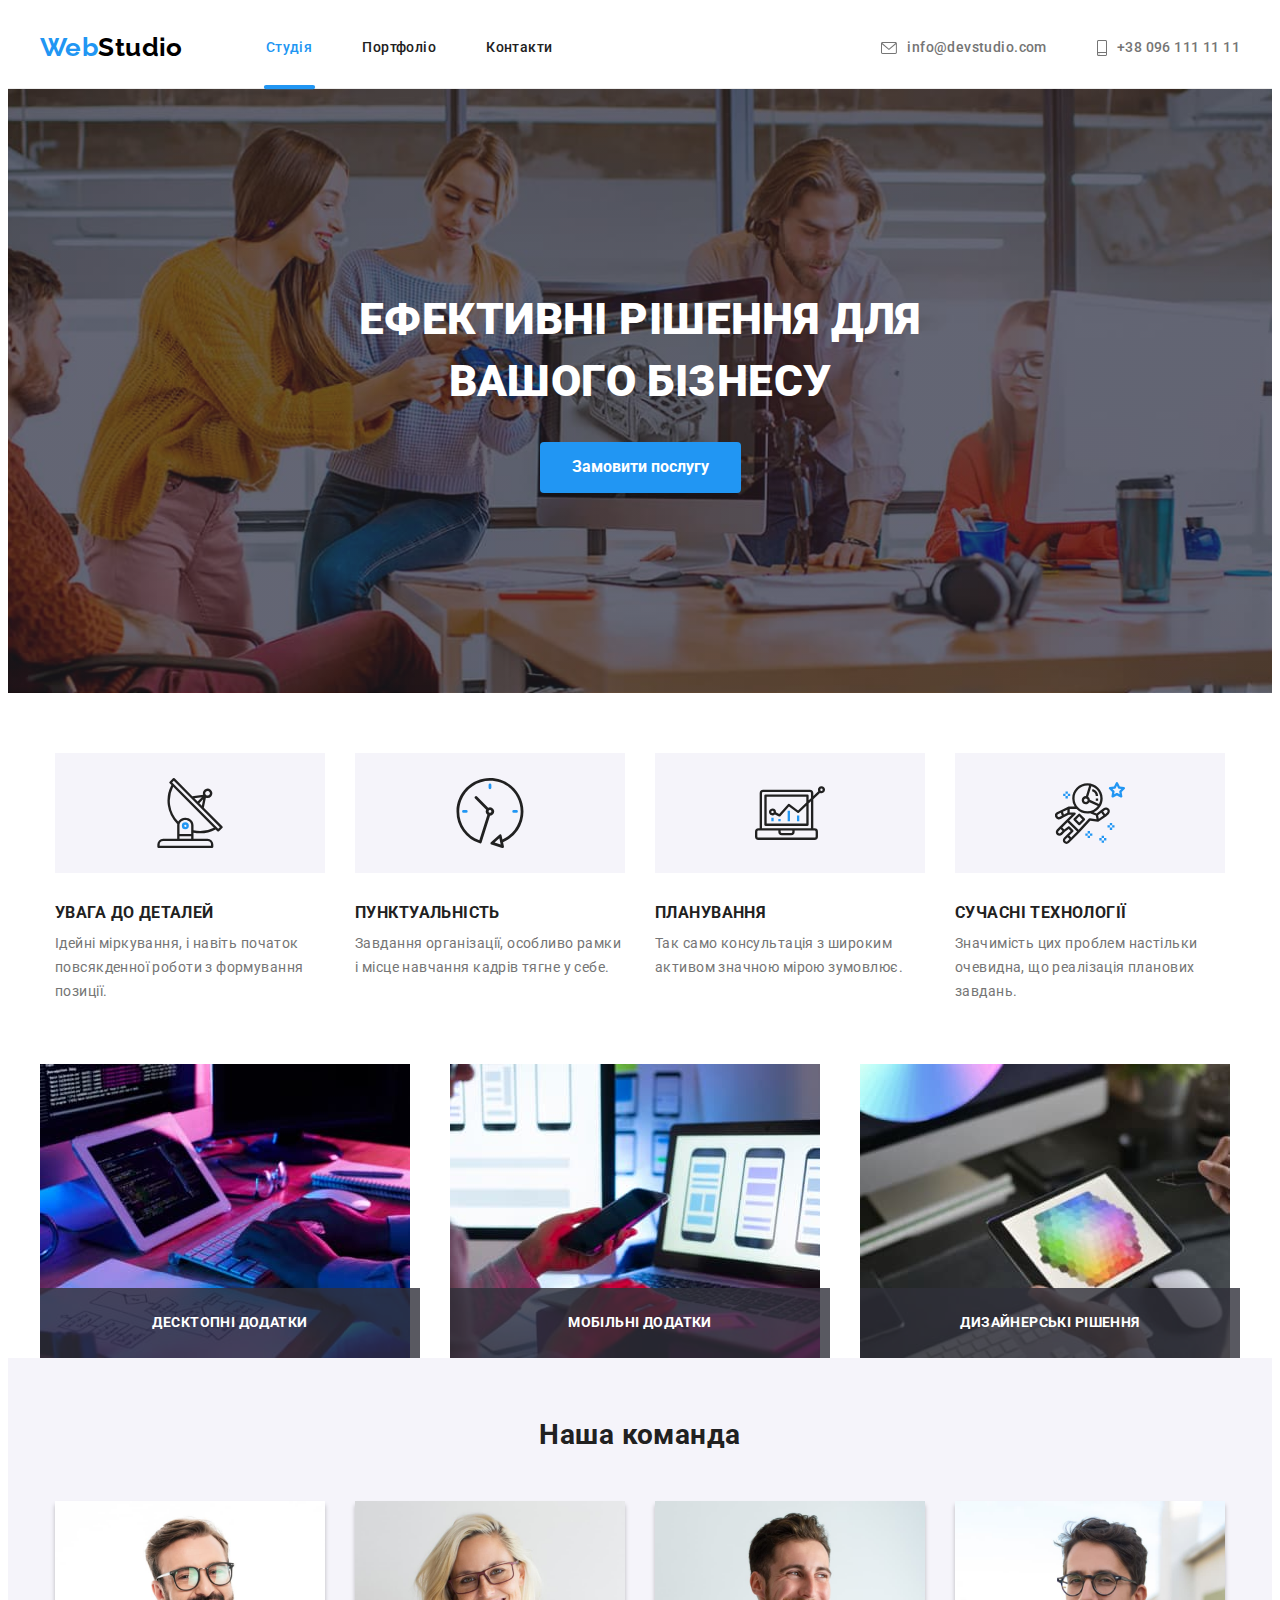
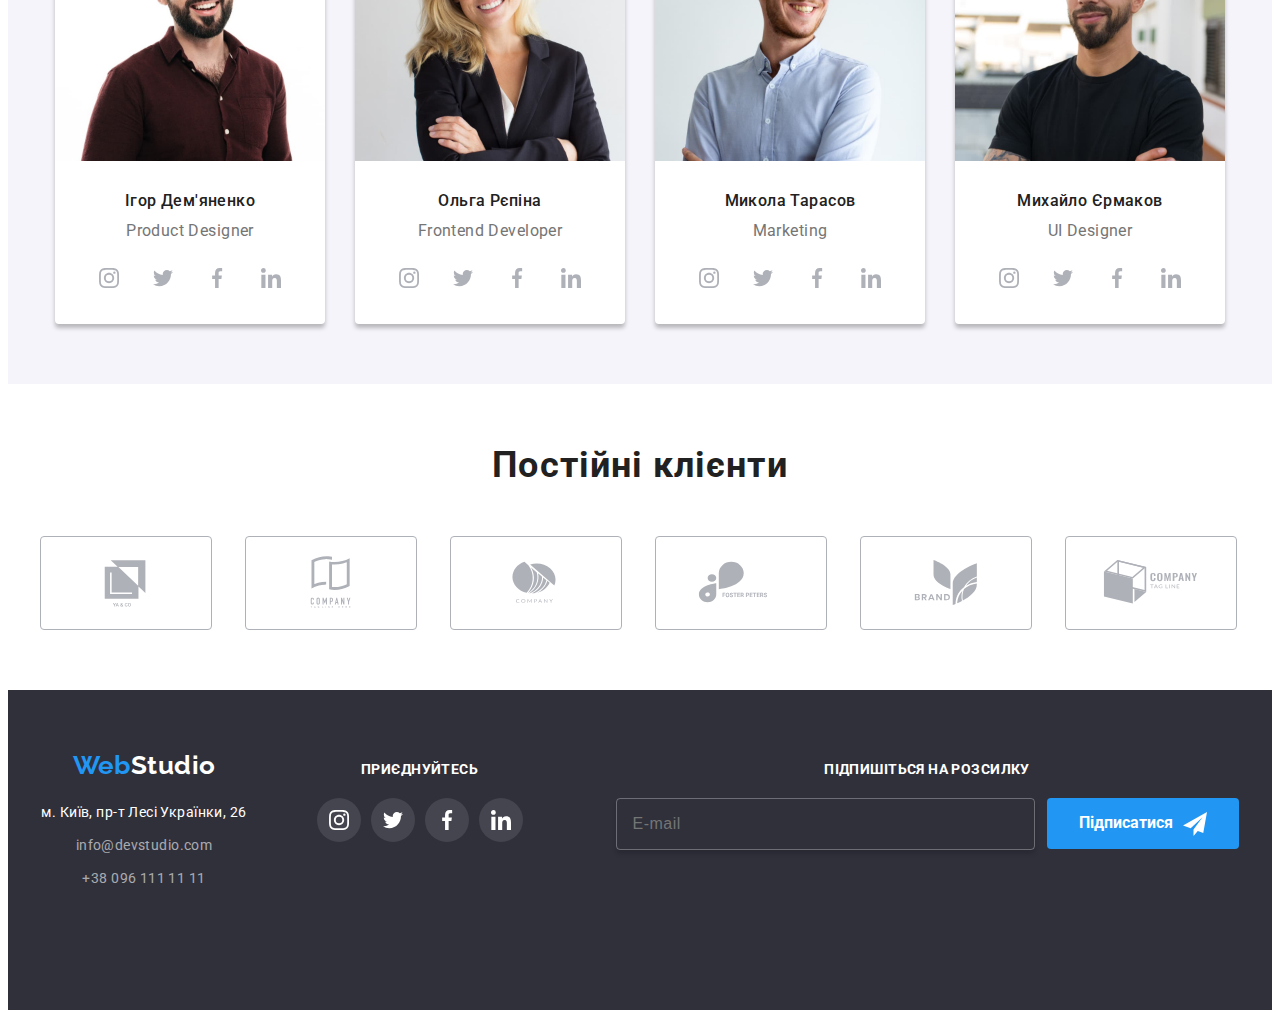
==== commit d45f2475: "adaptive without modal" ====
--- a/index.html
+++ b/index.html
@@ -22,7 +22,7 @@
   </head>
   <body>
     <!--Шапка сайту-->
-    <!-- <header class="header">
+    <header class="header">
       <div class="container header__wrap">
         <a href="./index.html" class="logo">
           Web<span class="header__logo--accent">Studio</span></a
@@ -58,8 +58,64 @@
             </a>
           </li>
         </ul>
+        <button type="button" class="mob-btn" data-menu-open>
+          <svg width="40" height="40">
+            <use href="./image/icon.svg#icon-menu"></use>
+          </svg>
+        </button>
       </div>
-    </header> -->
+      <!-- mob menu -->
+      <div class="mob-menu is-hidden" data-menu>
+        <button class="mob-menu__btn" type="button" data-menu-close>
+          <svg width="40" height="40">
+            <use href="./image/icon.svg#icon-close-menu"></use>
+          </svg>
+        </button>
+        <div>
+          <nav class="nav">
+            <ul class="menu-list list">
+              <li class="menu-list__item ">
+                <a href="./index.html" class="menu__link menu__link--current" >Студія</a>
+              </li>
+              <li class="menu-list__item">
+                <a href="./Portpholios.html" class="menu__link">Портфоліо</a>
+              </li>
+              <li class="menu-list__item">
+                <a href="#" class="menu__link">Контакти</a>
+              </li>
+            </ul>
+          </nav>
+        </div>
+        <div>
+          <ul class="menu-contact-list list">
+            <li class="menu-contact__item">
+              <a href="tel:+380961111111" class="menu-contact__phone">
+                +38 096 111 11 11
+              </a>
+            </li>
+            <li class="menu-contact__item">
+              <a href="mailto:nfo@devstudio.com" class="menu-contact__mail">
+                info@devstudio.com
+              </a>
+            </li>
+          </ul>
+          <ul class="menu-social list">
+            <li class="menu-social__item">
+              <a href="#" class="menu-social__link">Instagram</a>
+            </li>
+            <li class="menu-social__item">
+              <a href="#" class="menu-social__link">Twitter</a>
+            </li>
+            <li class="menu-social__item">
+              <a href="#" class="menu-social__link">Facebook</a>
+            </li>
+            <li class="menu-social__item">
+              <a href="#" class="menu-social__link">LinkedIn</a>
+            </li>
+          </ul>
+        </div>
+      </div>
+    </header>
     <main>
       <!--Ефективні рішення-->
       <section class="hero">
@@ -338,42 +394,42 @@
           <h2 class="partners-title">Постійні клієнти</h2>
           <ul class="partners-list list">
             <li class="partners-list__item">
-              <a href="" class="partners-list__link ">
+              <a href="" class="partners-list__link">
                 <svg class="partners-list__icon">
                   <use href="./image/icon.svg#icon-ya-co"></use>
                 </svg>
               </a>
             </li>
             <li class="partners-list__item">
-              <a href="" class="partners-list__link ">
+              <a href="" class="partners-list__link">
                 <svg class="partners-list__icon">
                   <use href="./image/icon.svg#icon-tagline-here"></use>
                 </svg>
               </a>
             </li>
             <li class="partners-list__item">
-              <a href="" class="partners-list__link ">
+              <a href="" class="partners-list__link">
                 <svg class="partners-list__icon">
                   <use href="./image/icon.svg#icon-company"></use>
                 </svg>
               </a>
             </li>
             <li class="partners-list__item">
-              <a href="" class="partners-list__link ">
+              <a href="" class="partners-list__link">
                 <svg class="partners-list__icon">
                   <use href="./image/icon.svg#icon-foster"></use>
                 </svg>
               </a>
             </li>
             <li class="partners-list__item">
-              <a href="" class="partners-list__link ">
+              <a href="" class="partners-list__link">
                 <svg class="partners-list__icon">
                   <use href="./image/icon.svg#icon-brand"></use>
                 </svg>
               </a>
             </li>
             <li class="partners-list__item">
-              <a href="" class="partners-list__link ">
+              <a href="" class="partners-list__link">
                 <svg class="partners-list__icon">
                   <use href="./image/icon.svg#icon-tag-line"></use>
                 </svg>
@@ -470,7 +526,7 @@
       </div>
     </footer>
     <!-- modal -->
-    <!-- <div class="backdrop is-hidden" data-modal>
+    <div class="backdrop is-hidden" data-modal>
       <div class="modal">
         <h1 class="modal-title">Залиште свої дані, ми вам передзвонимо</h1>
         <form class="">
@@ -559,7 +615,8 @@
           </svg>
         </button>
       </div>
-    </div> -->
+    </div>
     <script src="./js/modal.js"></script>
+    <script src="./js/menu.js"></script>
   </body>
 </html>
--- a/css/main.min.css
+++ b/css/main.min.css
@@ -1 +1 @@
-:root{--title-color: #212121;--main-text-color: #757575;--accent-color: #2196F3;--background-color: #2F303A;--black-color: #000000;--white-color: #ffffff;--btn-hover-color: #188CE8;--footer-contact-color: rgba(255, 255, 255, 0.6);--background-btn-portpholio: #F5F4FA;--border-bottom-color: #ECECEC;--team-background-color: #F5F4FA;--portfolio-card-border-color: #EEEEEE;--hero-bg-gradient: rgba(47, 48, 58, 0.4);--social-link-icon-color: #AFB1B8;--icon-bg-color: rgba(255, 255, 255, 0.1);--transition-time: 250ms;--transition-cubic: cubic-bezier(0.4, 0, 0.2, 1) }.visually-hidden{position:absolute;white-space:nowrap;width:1px;height:1px;overflow:hidden;border:0;padding:0;clip:rect(0 0 0 0);-webkit-clip-path:inset(50%);clip-path:inset(50%);margin:-1px}.container{width:100%;margin:0 auto;padding-left:15px;padding-right:15px}@media screen and (min-width: 480px){.container{max-width:480px}}@media screen and (min-width: 768px){.container{max-width:768px}}@media screen and (min-width: 1200px){.container{max-width:1200px}}.list{list-style:none;margin:0;padding:0}.section{padding-top:60px;padding-bottom:60px}@media screen and (min-widht: 1200px){.section{padding-top:94px;padding-bottom:94px}}body{font-family:"Roboto",sans-serif;font-size:14px;line-height:1.2;letter-spacing:.03em;color:var(--main-text-color)}h1,h2,h3,h4,h5,h6,p{margin:0;padding:0}img{display:block}.btn{font-family:inherit;font-size:16px;font-weight:700;line-height:1.9;color:var(--white-color);background-color:var(--accent-color);padding:10px 32px;border-radius:4px;border:none;cursor:pointer;-webkit-transition:background-color var(--transition-time) var(--transition-cubic);transition:background-color var(--transition-time) var(--transition-cubic)}.btn:hover,.btn:focus{background-color:var(--btn-hover-color)}.social-list{margin-bottom:24px;display:-webkit-box;display:-ms-flexbox;display:flex;-webkit-box-pack:center;-ms-flex-pack:center;justify-content:center;gap:10px}.social-list__link{display:-webkit-box;display:-ms-flexbox;display:flex;-webkit-box-pack:center;-ms-flex-pack:center;justify-content:center;-webkit-box-align:center;-ms-flex-align:center;align-items:center;width:44px;height:44px;border-radius:50%;color:var(--social-link-icon-color);background-color:var(--icon-bg-color);-webkit-transition:color var(--transition-time) var(--transition-cubic),background-color var(--transition-time) var(--transition-cubic);transition:color var(--transition-time) var(--transition-cubic),background-color var(--transition-time) var(--transition-cubic)}.social-list__link:hover,.social-list__link:focus{background-color:var(--accent-color);color:var(--white-color)}.social-list__icon{fill:currentColor}.header{padding-top:24px;padding-bottom:25px;border-bottom:1px solid var(--border-bottom-color)}.header__wrap{display:-webkit-box;display:-ms-flexbox;display:flex;-webkit-box-align:center;-ms-flex-align:center;align-items:center}.logo{font-family:"Raleway",sans-serif;font-size:26px;font-weight:700;color:var(--accent-color);text-decoration:none}.header__logo--accent{color:var(--black-color)}.nav__list{display:-webkit-box;display:-ms-flexbox;display:flex;margin-left:93px;gap:50px}.nav__link{position:relative;font-weight:500;color:var(--title-color);text-decoration:none;-webkit-transition:color var(--transition-time) var(--transition-cubic);transition:color var(--transition-time) var(--transition-cubic)}.nav__link:hover,.nav__link:focus{color:var(--accent-color)}.current{padding-bottom:32px;color:var(--accent-color)}.current::after{content:"";position:absolute;bottom:0;-webkit-transform:translateY(1px);transform:translateY(1px);scale:1.09;display:block;width:100%;height:4px;padding:0;background:var(--accent-color);border-radius:2px}.contact-list{display:-webkit-box;display:-ms-flexbox;display:flex;-webkit-box-align:center;-ms-flex-align:center;align-items:center;margin-left:auto}.contact-list__item{margin-right:50px}.contact-list__item:last-child{margin-right:0}.mail-icon{margin-right:10px;fill:currentColor}.contact-list__mail{display:-webkit-box;display:-ms-flexbox;display:flex;-webkit-box-align:center;-ms-flex-align:center;align-items:center;font-weight:500;color:var(--main-text-color);text-decoration:none;-webkit-transition:color var(--transition-time) var(--transition-cubic);transition:color var(--transition-time) var(--transition-cubic)}.contact-list__mail:hover,.contact-list__mail:focus{color:var(--accent-color)}.contact-list__phone{display:-webkit-box;display:-ms-flexbox;display:flex;-webkit-box-align:center;-ms-flex-align:center;align-items:center;font-weight:500;color:var(--main-text-color);text-decoration:none;-webkit-transition:color var(--transition-time) var(--transition-cubic);transition:color var(--transition-time) var(--transition-cubic)}.contact-list__phone:hover,.contact-list__phone:focus{color:var(--accent-color)}.phone-icon{margin-right:10px;fill:currentColor}.hero{margin:0 auto;background-image:-webkit-gradient(linear, left top, left bottom, from(var(--hero-bg-gradient)), to(var(--hero-bg-gradient))),url(../image/hero-bg-desc.jpg);background-image:linear-gradient(var(--hero-bg-gradient), var(--hero-bg-gradient)),url(../image/hero-bg-desc.jpg);max-width:1600px;background-repeat:no-repeat;background-position:center;background-size:cover;text-align:center;padding-top:118px;padding-bottom:118px}.hero__title{width:360px;margin:0 auto 30px auto;font-size:26px;font-weight:900;line-height:1.61;color:var(--white-color);text-transform:uppercase}.features-list{display:-webkit-box;display:-ms-flexbox;display:flex;-ms-flex-wrap:wrap;flex-wrap:wrap;-webkit-box-pack:center;-ms-flex-pack:center;justify-content:center;gap:30px}.features-list__item{width:100%}@media screen and (min-width: 768px){.features-list__item{width:calc((100% - 30px)/2)}}@media screen and (min-width: 1200px){.features-list__item{width:calc((100% - 120px)/4)}}.features__iconBox{display:-webkit-box;display:-ms-flexbox;display:flex;-webkit-box-pack:center;-ms-flex-pack:center;justify-content:center;-webkit-box-align:center;-ms-flex-align:center;align-items:center;margin-bottom:30px;width:100%;height:120px;background-color:var(--background-btn-portpholio)}.features-list__title{margin-bottom:10px;font-weight:700;color:var(--title-color)}.features-list__descr{line-height:1.7}@media screen and (max-width: 1199px){.works{display:none;padding-bottom:94px}}.works-title{margin-bottom:50px;font-size:36px;font-weight:700;line-height:1.17;color:var(--title-color);text-align:center}.works-list{display:-webkit-box;display:-ms-flexbox;display:flex;gap:30px}.works-list__item{width:calc((100% - 60px)/2)}.works-list__overlay{position:relative}.works-list__text{display:-webkit-box;display:-ms-flexbox;display:flex;-webkit-box-align:center;-ms-flex-align:center;align-items:center;-webkit-box-pack:center;-ms-flex-pack:center;justify-content:center;position:absolute;font-weight:700;text-transform:uppercase;color:var(--white-color);background-color:rgba(47,48,58,.8);width:100%;height:70px;bottom:0;text-align:center}.team{background-color:var(--team-background-color)}.team-title{margin-bottom:50px;font-size:28px;font-weight:700;color:var(--title-color);text-align:center}@media screen and (min-widht: 1200px){.team-title{font-size:36px}}@media screen and (min-width: 768px){.team-list{display:-webkit-box;display:-ms-flexbox;display:flex;-ms-flex-wrap:wrap;flex-wrap:wrap;gap:30px}}@media screen and (min-width: 1200px){.team-list{display:-webkit-box;display:-ms-flexbox;display:flex;-webkit-box-pack:center;-ms-flex-pack:center;justify-content:center;gap:30px}}.team-list__item{text-align:center;border-bottom-left-radius:4px;border-bottom-right-radius:4px;-webkit-box-shadow:0 4px 4px 0 rgba(0,0,0,.25);box-shadow:0 4px 4px 0 rgba(0,0,0,.25);background-color:var(--white-color)}@media screen and (min-width: 768px){.team-list__item{max-width:calc((100% - 30px)/2)}}@media screen and (min-width: 1200px){.team-list__item{max-width:calc((100% - 120px)/4)}}.team-list__img{width:100%;margin-bottom:30px}.team-list__member{margin-bottom:10px;font-size:16px;font-weight:500;color:var(--title-color)}.team-list__jobTitle{margin-bottom:16px;font-size:16px}.partners{padding-top:60px;padding-bottom:60px;text-align:center}.partners-title{margin-bottom:30px;font-weight:700;font-size:28px;line-height:1.17;letter-spacing:.03em;color:var(--title-color)}@media screen and (min-width: 1200px){.partners-title{margin-bottom:50px;font-size:36px}}.partners-list{display:-webkit-box;display:-ms-flexbox;display:flex;-ms-flex-wrap:wrap;flex-wrap:wrap;gap:30px}.partners-list__item{width:calc((100% - 30px)/2)}@media screen and (min-width: 768px){.partners-list__item{width:calc((100% - 60px)/3)}}@media screen and (min-width: 1200px){.partners-list__item{width:calc((100% - 150px)/6)}}.partners-list__link{display:-webkit-box;display:-ms-flexbox;display:flex;-webkit-box-pack:center;-ms-flex-pack:center;justify-content:center;-webkit-box-align:center;-ms-flex-align:center;align-items:center;width:100%;height:92px;border:1px solid var(--social-link-icon-color);border-radius:4px;color:var(--social-link-icon-color);-webkit-transition:border-color var(--transition-time) var(--transition-cubic);transition:border-color var(--transition-time) var(--transition-cubic)}.partners-list__link:hover,.partners-list__link:focus{border-color:var(--accent-color);fill:var(--accent-color)}@media screen and (min-width: 480px){.partners-list__link{width:210px}}@media screen and (min-width: 768px){.partners-list__link{width:226px}}@media screen and (min-width: 1200px){.partners-list__link{width:170px}}.partners-list__icon{width:106px;height:60px;fill:currentColor;-webkit-transition:all var(--transition-time) var(--transition-cubic);transition:all var(--transition-time) var(--transition-cubic)}.partners-list__link:hover .partners-list__icon,.partners-list__link:focus .partners-list__icon{fill:var(--accent-color)}.footer{padding-top:60px;padding-bottom:60px;background-color:var(--background-color)}.footer-container{text-align:center}@media screen and (min-width: 768px){.footer-container{display:-webkit-box;display:-ms-flexbox;display:flex;-ms-flex-wrap:wrap;flex-wrap:wrap;-webkit-box-pack:center;-ms-flex-pack:center;justify-content:center}}@media screen and (min-width: 1200px){.footer-container{display:-webkit-box;display:-ms-flexbox;display:flex;-webkit-box-align:baseline;-ms-flex-align:baseline;align-items:baseline}}.footer-contact{margin-bottom:60px}@media screen and (min-width: 768px){.footer-contact{margin-right:165px}}@media screen and (min-width: 1200px){.footer-contact{margin-right:70px}}.footer-logo{display:block;margin-bottom:20px;font-family:"Raleway",sans-serif;font-size:26px;font-weight:700;color:var(--accent-color);text-decoration:none}.footer-logo-accent{color:var(--white-color)}.address{font-style:normal}.address-list__item{margin-bottom:9px}.address-list__item:last-child{margin-bottom:0}.address-link{line-height:1.7;color:var(--white-color);text-decoration:none;-webkit-transition:color var(--transition-time) var(--transition-cubic);transition:color var(--transition-time) var(--transition-cubic)}.address-link:hover,.address-link:focus{color:var(--accent-color)}.footer-mail{line-height:1.7;color:var(--footer-contact-color);text-decoration:none;-webkit-transition:color var(--transition-time) var(--transition-cubic);transition:color var(--transition-time) var(--transition-cubic)}.footer-mail:hover,.footer-mail:focus{color:var(--accent-color)}.footer-tel{line-height:1.7;color:var(--footer-contact-color);text-decoration:none;-webkit-transition:color var(--transition-time) var(--transition-cubic);transition:color var(--transition-time) var(--transition-cubic)}.footer-tel:hover,.footer-tel:focus{color:var(--accent-color)}.footer-social{margin-bottom:60px}@media screen and (min-width: 1200px){.footer-social{margin-right:93px}}.footer-social__title{margin-bottom:20px;font-weight:700;line-height:1.14;letter-spacing:.03em;text-transform:uppercase;color:var(--white-color)}.footer-icon{color:var(--white-color)}.form__label{display:block;margin-bottom:20px;font-weight:700;font-size:14px;line-height:1.12;letter-spacing:.03em;text-transform:uppercase;color:var(--white-color)}@media screen and (min-width: 1200px){.footer-form{display:-webkit-box;display:-ms-flexbox;display:flex;-webkit-box-align:center;-ms-flex-align:center;align-items:center;gap:12px}}.footer-input{padding:15px 16px;margin-bottom:20px;width:100%;font-size:16px;line-height:20px;letter-spacing:.03em;color:rgba(255,255,255,.6);background-color:rgba(0,0,0,0);border:1px solid rgba(255,255,255,.3);border-radius:4px;-webkit-box-shadow:0px 4px 4px 0px rgba(0,0,0,.15);box-shadow:0px 4px 4px 0px rgba(0,0,0,.15);outline:rgba(0,0,0,0);-webkit-transition:outline var(--transition-time) var(--transition-cubic);transition:outline var(--transition-time) var(--transition-cubic)}.footer-input:focus{outline:1px solid var(--accent-color)}@media screen and (min-width: 768px){.footer-input{width:450px}}@media screen and (min-width: 1200px){.footer-input{width:385px;margin-bottom:0}}.footer-btn{margin:0 auto;display:-webkit-box;display:-ms-flexbox;display:flex;-webkit-box-align:center;-ms-flex-align:center;align-items:center;gap:10px}.send-icon{fill:currentColor}.backdrop{position:fixed;top:0;left:0;width:100%;height:100%;background-color:rgba(0,0,0,.2);-webkit-transition:opacity var(--transition-time) var(--transition-cubic);transition:opacity var(--transition-time) var(--transition-cubic)}.backdrop.is-hidden{opacity:0;pointer-events:none}.modal{padding-top:40px;padding-bottom:40px;position:absolute;top:50%;left:50%;-webkit-transform:translate(-50%, -50%);transform:translate(-50%, -50%);width:528px;background-color:#fff;border-radius:4px}.modal-btn{position:absolute;top:8px;right:8px;display:-webkit-box;display:-ms-flexbox;display:flex;-webkit-box-pack:center;-ms-flex-pack:center;justify-content:center;-webkit-box-align:center;-ms-flex-align:center;align-items:center;width:30px;height:30px;border-radius:50%;border:1px solid rgba(0,0,0,.1);color:var(--main-text-color);background-color:rgba(0,0,0,0);cursor:pointer;-webkit-transition:background-color var(--transition-time) var(--transition-cubic),border var(--transition-time) var(--transition-cubic),color var(--transition-time) var(--transition-cubic);transition:background-color var(--transition-time) var(--transition-cubic),border var(--transition-time) var(--transition-cubic),color var(--transition-time) var(--transition-cubic)}.modal-btn:hover,.modal-btn:focus{color:var(--accent-color)}.close-btn{fill:currentColor}.modal-title{margin-bottom:12px;font-weight:700;font-size:20px;line-height:1.15;text-align:center;letter-spacing:.03em;color:var(--title-color)}.form-wrap{margin-left:40px;margin-right:40px;position:relative;margin-bottom:10px}.form-label{display:-webkit-box;display:-ms-flexbox;display:flex;-webkit-box-orient:vertical;-webkit-box-direction:normal;-ms-flex-direction:column;flex-direction:column;margin-bottom:4px;font-size:12px;line-height:1.17;letter-spacing:.01em}.input-wrap{position:relative}.form-input{padding-top:11px;padding-bottom:11px;padding-left:42px;padding-right:12px;width:100%;border:1px solid rgba(33,33,33,.2);border-radius:4px;outline:rgba(0,0,0,0);cursor:pointer;-webkit-transition:outline var(--transition-time) var(--transition-cubic);transition:outline var(--transition-time) var(--transition-cubic)}.form-input:focus{outline:1px solid var(--accent-color)}.coment-box{padding:12px 16px;width:100%;height:120px;border:1px solid rgba(33,33,33,.2);border-radius:4px;outline:rgba(0,0,0,0);resize:none;-webkit-transition:outline var(--transition-time) var(--transition-cubic),fill var(--transition-time) var(--transition-cubic);transition:outline var(--transition-time) var(--transition-cubic),fill var(--transition-time) var(--transition-cubic)}.coment-box:focus{outline:1px solid var(--accent-color)}.coment-box::-webkit-input-placeholder{font-size:12px;line-height:14px;letter-spacing:.01em;color:rgba(117,117,117,.5)}.coment-box::-moz-placeholder{font-size:12px;line-height:14px;letter-spacing:.01em;color:rgba(117,117,117,.5)}.coment-box:-ms-input-placeholder{font-size:12px;line-height:14px;letter-spacing:.01em;color:rgba(117,117,117,.5)}.coment-box::-ms-input-placeholder{font-size:12px;line-height:14px;letter-spacing:.01em;color:rgba(117,117,117,.5)}.coment-box::placeholder{font-size:12px;line-height:14px;letter-spacing:.01em;color:rgba(117,117,117,.5)}.icon{position:absolute;top:50%;left:12px;-webkit-transform:translateY(-50%);transform:translateY(-50%);width:18px;height:18px;-webkit-transition:fill var(--transition-time) var(--transition-cubic);transition:fill var(--transition-time) var(--transition-cubic)}.form-input:focus+.icon{fill:var(--accent-color)}.modal-check{cursor:pointer}.checkbox-wrap{display:-webkit-box;display:-ms-flexbox;display:flex;-webkit-box-orient:vertical;-webkit-box-direction:normal;-ms-flex-direction:column;flex-direction:column;-webkit-box-align:center;-ms-flex-align:center;align-items:center;-webkit-box-pack:center;-ms-flex-pack:center;justify-content:center;gap:8px;margin-top:20px;margin-bottom:30px;cursor:pointer}.checkbox-text{display:-webkit-box;display:-ms-flexbox;display:flex;-webkit-box-align:center;-ms-flex-align:center;align-items:center;cursor:pointer;line-height:1.71;letter-spacing:.03em}.icon-check{fill:var(--white-color)}.checkbox-text span{display:-webkit-box;display:-ms-flexbox;display:flex;-webkit-box-align:center;-ms-flex-align:center;align-items:center;-webkit-box-pack:center;-ms-flex-pack:center;justify-content:center;width:16px;height:15px;border:2px solid #212121;border-radius:2px;margin-right:8px;fill:rgba(0,0,0,0);-webkit-transition:background-color var(--transition-time) var(--transition-cubic),border var(--transition-time) var(--transition-cubic);transition:background-color var(--transition-time) var(--transition-cubic),border var(--transition-time) var(--transition-cubic)}.modal-check:checked+.checkbox-text span{background-color:var(--accent-color);border:1px solid var(--accent-color)}.checkbox-link{margin-left:3px;color:var(--accent-color);text-underline-offset:2px}.send-btn{display:block;margin:auto;padding:10px 52px}.portfolio-btn-list{display:-webkit-box;display:-ms-flexbox;display:flex;-webkit-box-pack:center;-ms-flex-pack:center;justify-content:center;margin-bottom:50px;gap:9px}.portfolio-btn{font-family:inherit;font-size:16px;font-weight:600;line-height:1.6;color:var(--title-color);border-radius:4px;background-color:var(--background-btn-portpholio);border:none;padding:6px 23px;cursor:pointer;-webkit-transition:color var(--transition-time) var(--transition-cubic),background-color var(--transition-time) var(--transition-cubic),-webkit-box-shadow var(--transition-time) var(--transition-cubic);transition:color var(--transition-time) var(--transition-cubic),background-color var(--transition-time) var(--transition-cubic),-webkit-box-shadow var(--transition-time) var(--transition-cubic);transition:color var(--transition-time) var(--transition-cubic),background-color var(--transition-time) var(--transition-cubic),box-shadow var(--transition-time) var(--transition-cubic);transition:color var(--transition-time) var(--transition-cubic),background-color var(--transition-time) var(--transition-cubic),box-shadow var(--transition-time) var(--transition-cubic),-webkit-box-shadow var(--transition-time) var(--transition-cubic)}.portfolio-btn:hover,.portfolio-btn:focus{background-color:var(--accent-color);color:var(--white-color);-webkit-box-shadow:0px 3px 1px rgba(0,0,0,.1),0px 1px 2px rgba(0,0,0,.08),0px 2px 2px rgba(0,0,0,.12);box-shadow:0px 3px 1px rgba(0,0,0,.1),0px 1px 2px rgba(0,0,0,.08),0px 2px 2px rgba(0,0,0,.12)}.portfolio-list{display:-webkit-box;display:-ms-flexbox;display:flex;-ms-flex-wrap:wrap;flex-wrap:wrap;gap:30px}.portfolio-item{width:calc((100% - 60px)/3)}.portfolio-link{display:inline-block;text-decoration:none;color:inherit;-webkit-transition:-webkit-box-shadow var(--transition-time) var(--transition-cubic);transition:-webkit-box-shadow var(--transition-time) var(--transition-cubic);transition:box-shadow var(--transition-time) var(--transition-cubic);transition:box-shadow var(--transition-time) var(--transition-cubic), -webkit-box-shadow var(--transition-time) var(--transition-cubic)}.portfolio-link:hover,.portfolio-link:focus{-webkit-box-shadow:0px 1px 1px rgba(0,0,0,.12),0px 4px 4px rgba(0,0,0,.06),1px 4px 6px rgba(0,0,0,.16);box-shadow:0px 1px 1px rgba(0,0,0,.12),0px 4px 4px rgba(0,0,0,.06),1px 4px 6px rgba(0,0,0,.16)}.portfolio-thumb{position:relative;overflow:hidden}.works-title{margin-bottom:4px;font-size:18px;font-weight:700;line-height:2;color:var(--title-color)}.works-descr{font-size:16px;line-height:1.9}.portfolio-img{display:block;overflow:hidden}.portfolio-overlay{position:absolute;display:-webkit-box;display:-ms-flexbox;display:flex;-webkit-box-align:center;-ms-flex-align:center;align-items:center;width:100%;height:100%;top:0;left:0;-webkit-transform:translateY(100%);transform:translateY(100%);padding:63px 24px;background-color:rgba(33,150,243,.9);-webkit-transition:-webkit-transform var(--transition-time) var(--transition-cubic);transition:-webkit-transform var(--transition-time) var(--transition-cubic);transition:transform var(--transition-time) var(--transition-cubic);transition:transform var(--transition-time) var(--transition-cubic), -webkit-transform var(--transition-time) var(--transition-cubic)}.portfolio-link:hover .portfolio-overlay{-webkit-transform:translateY(0%);transform:translateY(0%);opacity:1}.portfolio-overlay-text{font-size:18px;color:var(--white-color)}.portfolio-descr{padding:20px 24px;border-bottom:1px solid var(--portfolio-card-border-color);border-left:1px solid var(--portfolio-card-border-color);border-right:1px solid var(--portfolio-card-border-color)}/*# sourceMappingURL=main.min.css.map */+:root{--title-color: #212121;--main-text-color: #757575;--accent-color: #2196F3;--background-color: #2F303A;--black-color: #000000;--white-color: #ffffff;--btn-hover-color: #188CE8;--footer-contact-color: rgba(255, 255, 255, 0.6);--background-btn-portpholio: #F5F4FA;--border-bottom-color: #ECECEC;--team-background-color: #F5F4FA;--portfolio-card-border-color: #EEEEEE;--hero-bg-gradient: rgba(47, 48, 58, 0.4);--social-link-icon-color: #AFB1B8;--icon-bg-color: rgba(255, 255, 255, 0.1);--transition-time: 250ms;--transition-cubic: cubic-bezier(0.4, 0, 0.2, 1);--gradient: linear-gradient(var(--hero-bg-gradient), var(--hero-bg-gradient))}.visually-hidden{position:absolute;white-space:nowrap;width:1px;height:1px;overflow:hidden;border:0;padding:0;clip:rect(0 0 0 0);-webkit-clip-path:inset(50%);clip-path:inset(50%);margin:-1px}.container{width:100%;margin:0 auto;padding-left:15px;padding-right:15px}@media screen and (min-width: 480px){.container{max-width:480px}}@media screen and (min-width: 768px){.container{max-width:768px}}@media screen and (min-width: 1200px){.container{max-width:1200px}}.list{list-style:none;margin:0;padding:0}.section{padding-top:60px;padding-bottom:60px}@media screen and (min-widht: 1200px){.section{padding-top:94px;padding-bottom:94px}}body{font-family:"Roboto",sans-serif;font-size:14px;line-height:1.2;letter-spacing:.03em;color:var(--main-text-color)}h1,h2,h3,h4,h5,h6,p{margin:0;padding:0}img{display:block}.btn{font-family:inherit;font-size:16px;font-weight:700;line-height:1.9;color:var(--white-color);background-color:var(--accent-color);padding:10px 32px;border-radius:4px;border:none;cursor:pointer;-webkit-transition:background-color var(--transition-time) var(--transition-cubic);transition:background-color var(--transition-time) var(--transition-cubic)}.btn:hover,.btn:focus{background-color:var(--btn-hover-color)}.social-list{margin-bottom:24px;display:-webkit-box;display:-ms-flexbox;display:flex;-webkit-box-pack:center;-ms-flex-pack:center;justify-content:center;gap:10px}.social-list__link{display:-webkit-box;display:-ms-flexbox;display:flex;-webkit-box-pack:center;-ms-flex-pack:center;justify-content:center;-webkit-box-align:center;-ms-flex-align:center;align-items:center;width:44px;height:44px;border-radius:50%;color:var(--social-link-icon-color);background-color:var(--icon-bg-color);-webkit-transition:color var(--transition-time) var(--transition-cubic),background-color var(--transition-time) var(--transition-cubic);transition:color var(--transition-time) var(--transition-cubic),background-color var(--transition-time) var(--transition-cubic)}.social-list__link:hover,.social-list__link:focus{background-color:var(--accent-color);color:var(--white-color)}.social-list__icon{fill:currentColor}.header{position:relative;border-bottom:1px solid var(--border-bottom-color)}@media screen and (min-width: 768px){.header{padding-top:21px;padding-bottom:21px}}@media screen and (min-width: 1200px){.header{padding-top:24px;padding-bottom:25px}}.header__wrap{display:-webkit-box;display:-ms-flexbox;display:flex;-webkit-box-align:center;-ms-flex-align:center;align-items:center}@media screen and (max-width: 767px){.header__wrap{-webkit-box-pack:justify;-ms-flex-pack:justify;justify-content:space-between;padding-top:16px;padding-bottom:16px}}.logo{font-family:"Raleway",sans-serif;font-size:26px;font-weight:700;color:var(--accent-color);text-decoration:none}.header__logo--accent{color:var(--black-color)}.nav__list{display:none}@media screen and (min-width: 768px){.nav__list{display:-webkit-box;display:-ms-flexbox;display:flex;gap:50px;margin-left:83px}}.nav__link{position:relative;font-weight:500;color:var(--title-color);text-decoration:none;-webkit-transition:color var(--transition-time) var(--transition-cubic);transition:color var(--transition-time) var(--transition-cubic)}.nav__link:hover,.nav__link:focus{color:var(--accent-color)}.current{padding-bottom:32px;color:var(--accent-color)}.current::after{content:"";position:absolute;bottom:-4px;-webkit-transform:translateY(1px);transform:translateY(1px);scale:1.09;display:block;width:100%;height:4px;padding:0;background:var(--accent-color);border-radius:2px}@media screen and (min-width: 1200px){.current::after{bottom:-1px}}.contact-list{display:none}@media screen and (min-width: 768px){.contact-list{display:block;margin-left:auto}}@media screen and (min-width: 1200px){.contact-list{display:-webkit-box;display:-ms-flexbox;display:flex;-webkit-box-align:center;-ms-flex-align:center;align-items:center}}.contact-list__item{margin-bottom:10px}.contact-list__item:last-child{margin-bottom:0}@media screen and (min-width: 1200px){.contact-list__item{margin-bottom:0;margin-right:50px}.contact-list__item:last-child{margin-right:0}}.mail-icon{margin-right:10px;fill:currentColor}.contact-list__mail{display:-webkit-box;display:-ms-flexbox;display:flex;-webkit-box-align:center;-ms-flex-align:center;align-items:center;font-weight:500;color:var(--main-text-color);text-decoration:none;-webkit-transition:color var(--transition-time) var(--transition-cubic);transition:color var(--transition-time) var(--transition-cubic)}.contact-list__mail:hover,.contact-list__mail:focus{color:var(--accent-color)}.contact-list__phone{display:-webkit-box;display:-ms-flexbox;display:flex;-webkit-box-align:center;-ms-flex-align:center;align-items:center;font-weight:500;color:var(--main-text-color);text-decoration:none;-webkit-transition:color var(--transition-time) var(--transition-cubic);transition:color var(--transition-time) var(--transition-cubic)}.contact-list__phone:hover,.contact-list__phone:focus{color:var(--accent-color)}.phone-icon{margin-right:10px;fill:currentColor}.mob-btn{display:-webkit-box;display:-ms-flexbox;display:flex;-webkit-box-align:center;-ms-flex-align:center;align-items:center;-webkit-box-pack:center;-ms-flex-pack:center;justify-content:center;border:none;background-color:rgba(0,0,0,0)}@media screen and (min-width: 768px){.mob-btn{display:none}}.mob-menu{position:fixed;display:-webkit-box;display:-ms-flexbox;display:flex;-webkit-box-orient:vertical;-webkit-box-direction:normal;-ms-flex-direction:column;flex-direction:column;-webkit-box-pack:justify;-ms-flex-pack:justify;justify-content:space-between;top:0;z-index:1;width:100vw;height:100vh;background-color:#fff;padding-top:48px;padding-bottom:48px;padding-left:40px}@media screen and (min-width: 768px){.mob-menu{display:none}}.mob-menu.is-hidden{opacity:0;pointer-events:none}.mob-menu__btn{position:absolute;top:10px;right:15px;display:-webkit-box;display:-ms-flexbox;display:flex;-webkit-box-align:center;-ms-flex-align:center;align-items:center;-webkit-box-pack:center;-ms-flex-pack:center;justify-content:center;border:none;background-color:rgba(0,0,0,0)}.menu-list__item{margin-bottom:32px}.menu__link{font-size:40px;font-weight:500;color:#212121;text-decoration:none;-webkit-transition:color var(--transition-time) var(--transition-cubic);transition:color var(--transition-time) var(--transition-cubic)}.menu__link:hover,.menu__link:focus{color:var(--accent-color)}.menu__link--current{color:var(--accent-color)}.menu-contact__item:not(:last-child){margin-bottom:32px}.menu-contact__phone{font-size:24px;font-weight:500;text-decoration:none;color:var(--accent-color)}@media screen and (min-width: 480px){.menu-contact__phone{font-size:34px}}.menu-contact__mail{font-size:20px;font-weight:500;text-decoration:none;color:inherit}@media screen and (min-width: 480px){.menu-contact__mail{font-size:24px}}.menu-social{margin-top:64px}@media screen and (min-width: 480px){.menu-social{display:-webkit-box;display:-ms-flexbox;display:flex;gap:20px}}.menu-social__link{font-size:18px;font-weight:500;color:var(--accent-color);text-decoration:none}.hero{margin:0 auto;background-image:var(--gradient),url(../image/hero-bg-mob.jpg);max-width:100%;background-repeat:no-repeat;background-position:center;background-size:cover;text-align:center;padding-top:118px;padding-bottom:118px}@media(min-device-pixel-ratio: 2),(-webkit-min-device-pixel-ratio: 2),(min-resolution: 192dpi),(min-resolution: 2dppx){.hero{background-image:var(--gradient),url(../image/hero-bg-mob-2x.jpg)}}@media screen and (min-width: 480px){.hero{background-image:var(--gradient),url(../image/hero-bg-tab.jpg)}}@media screen and (min-width: 480px)and (min-device-pixel-ratio: 2),screen and (min-width: 480px)and (-webkit-min-device-pixel-ratio: 2),screen and (min-width: 480px)and (min-resolution: 192dpi),screen and (min-width: 480px)and (min-resolution: 2dppx){.hero{background-image:var(--gradient),url(../image/hero-bg-tab-2x.jpg)}}@media screen and (min-width: 768px){.hero{background-image:var(--gradient),url(../image/hero-bg-desc.jpg)}}@media screen and (min-width: 768px)and (min-device-pixel-ratio: 2),screen and (min-width: 768px)and (-webkit-min-device-pixel-ratio: 2),screen and (min-width: 768px)and (min-resolution: 192dpi),screen and (min-width: 768px)and (min-resolution: 2dppx){.hero{background-image:var(--gradient),url(../image/hero-bg-desc-2x.jpg)}}@media screen and (min-width: 1200px){.hero{padding-top:200px;padding-bottom:200px}}.hero__title{margin:0 auto 30px auto;font-size:20px;font-weight:900;width:250px;line-height:1.61;color:var(--white-color);text-transform:uppercase}@media screen and (min-width: 480px){.hero__title{font-size:26px;width:360px}}@media screen and (min-width: 1200px){.hero__title{width:696px;font-size:44px;line-height:1.4}}.features-list{display:-webkit-box;display:-ms-flexbox;display:flex;-ms-flex-wrap:wrap;flex-wrap:wrap;-webkit-box-pack:center;-ms-flex-pack:center;justify-content:center;gap:30px}.features-list__item{width:100%}@media screen and (min-width: 768px){.features-list__item{width:calc((100% - 30px)/2)}}@media screen and (min-width: 1200px){.features-list__item{width:calc((100% - 120px)/4)}}.features__iconBox{display:-webkit-box;display:-ms-flexbox;display:flex;-webkit-box-pack:center;-ms-flex-pack:center;justify-content:center;-webkit-box-align:center;-ms-flex-align:center;align-items:center;margin-bottom:30px;width:100%;height:120px;background-color:var(--background-btn-portpholio)}.features-list__title{margin-bottom:10px;font-weight:700;color:var(--title-color)}.features-list__descr{line-height:1.7}@media screen and (max-width: 1199px){.works{display:none;padding-bottom:94px}}.works-title{margin-bottom:50px;font-size:36px;font-weight:700;line-height:1.17;color:var(--title-color);text-align:center}.works-list{display:-webkit-box;display:-ms-flexbox;display:flex;gap:30px}.works-list__item{width:calc((100% - 60px)/2)}.works-list__overlay{position:relative}.works-list__text{display:-webkit-box;display:-ms-flexbox;display:flex;-webkit-box-align:center;-ms-flex-align:center;align-items:center;-webkit-box-pack:center;-ms-flex-pack:center;justify-content:center;position:absolute;font-weight:700;text-transform:uppercase;color:var(--white-color);background-color:rgba(47,48,58,.8);width:100%;height:70px;bottom:0;text-align:center}.team{background-color:var(--team-background-color)}.team-title{margin-bottom:50px;font-size:28px;font-weight:700;color:var(--title-color);text-align:center}@media screen and (min-widht: 1200px){.team-title{font-size:36px}}@media screen and (min-width: 768px){.team-list{display:-webkit-box;display:-ms-flexbox;display:flex;-ms-flex-wrap:wrap;flex-wrap:wrap;gap:30px}}@media screen and (min-width: 1200px){.team-list{display:-webkit-box;display:-ms-flexbox;display:flex;-webkit-box-pack:center;-ms-flex-pack:center;justify-content:center;gap:30px}}.team-list__item{text-align:center;border-bottom-left-radius:4px;border-bottom-right-radius:4px;-webkit-box-shadow:0 4px 4px 0 rgba(0,0,0,.25);box-shadow:0 4px 4px 0 rgba(0,0,0,.25);background-color:var(--white-color)}@media screen and (min-width: 768px){.team-list__item{max-width:calc((100% - 30px)/2)}}@media screen and (min-width: 1200px){.team-list__item{max-width:calc((100% - 120px)/4)}}.team-list__img{width:100%;margin-bottom:30px}.team-list__member{margin-bottom:10px;font-size:16px;font-weight:500;color:var(--title-color)}.team-list__jobTitle{margin-bottom:16px;font-size:16px}.partners{padding-top:60px;padding-bottom:60px;text-align:center}.partners-title{margin-bottom:30px;font-weight:700;font-size:28px;line-height:1.17;letter-spacing:.03em;color:var(--title-color)}@media screen and (min-width: 1200px){.partners-title{margin-bottom:50px;font-size:36px}}.partners-list{display:-webkit-box;display:-ms-flexbox;display:flex;-ms-flex-wrap:wrap;flex-wrap:wrap;gap:30px}.partners-list__item{width:calc((100% - 30px)/2)}@media screen and (min-width: 768px){.partners-list__item{width:calc((100% - 60px)/3)}}@media screen and (min-width: 1200px){.partners-list__item{width:calc((100% - 150px)/6)}}.partners-list__link{display:-webkit-box;display:-ms-flexbox;display:flex;-webkit-box-pack:center;-ms-flex-pack:center;justify-content:center;-webkit-box-align:center;-ms-flex-align:center;align-items:center;width:100%;height:92px;border:1px solid var(--social-link-icon-color);border-radius:4px;color:var(--social-link-icon-color);-webkit-transition:border-color var(--transition-time) var(--transition-cubic);transition:border-color var(--transition-time) var(--transition-cubic)}.partners-list__link:hover,.partners-list__link:focus{border-color:var(--accent-color);fill:var(--accent-color)}@media screen and (min-width: 480px){.partners-list__link{width:210px}}@media screen and (min-width: 768px){.partners-list__link{width:226px}}@media screen and (min-width: 1200px){.partners-list__link{width:170px}}.partners-list__icon{width:106px;height:60px;fill:currentColor;-webkit-transition:all var(--transition-time) var(--transition-cubic);transition:all var(--transition-time) var(--transition-cubic)}.partners-list__link:hover .partners-list__icon,.partners-list__link:focus .partners-list__icon{fill:var(--accent-color)}.footer{padding-top:60px;padding-bottom:60px;background-color:var(--background-color)}.footer-container{text-align:center}@media screen and (min-width: 768px){.footer-container{display:-webkit-box;display:-ms-flexbox;display:flex;-ms-flex-wrap:wrap;flex-wrap:wrap;-webkit-box-pack:center;-ms-flex-pack:center;justify-content:center}}@media screen and (min-width: 1200px){.footer-container{display:-webkit-box;display:-ms-flexbox;display:flex;-webkit-box-align:baseline;-ms-flex-align:baseline;align-items:baseline}}.footer-contact{margin-bottom:60px}@media screen and (min-width: 768px){.footer-contact{margin-right:165px}}@media screen and (min-width: 1200px){.footer-contact{margin-right:70px}}.footer-logo{display:block;margin-bottom:20px;font-family:"Raleway",sans-serif;font-size:26px;font-weight:700;color:var(--accent-color);text-decoration:none}.footer-logo-accent{color:var(--white-color)}.address{font-style:normal}.address-list__item{margin-bottom:9px}.address-list__item:last-child{margin-bottom:0}.address-link{line-height:1.7;color:var(--white-color);text-decoration:none;-webkit-transition:color var(--transition-time) var(--transition-cubic);transition:color var(--transition-time) var(--transition-cubic)}.address-link:hover,.address-link:focus{color:var(--accent-color)}.footer-mail{line-height:1.7;color:var(--footer-contact-color);text-decoration:none;-webkit-transition:color var(--transition-time) var(--transition-cubic);transition:color var(--transition-time) var(--transition-cubic)}.footer-mail:hover,.footer-mail:focus{color:var(--accent-color)}.footer-tel{line-height:1.7;color:var(--footer-contact-color);text-decoration:none;-webkit-transition:color var(--transition-time) var(--transition-cubic);transition:color var(--transition-time) var(--transition-cubic)}.footer-tel:hover,.footer-tel:focus{color:var(--accent-color)}.footer-social{margin-bottom:60px}@media screen and (min-width: 1200px){.footer-social{margin-right:93px}}.footer-social__title{margin-bottom:20px;font-weight:700;line-height:1.14;letter-spacing:.03em;text-transform:uppercase;color:var(--white-color)}.footer-icon{color:var(--white-color)}.form__label{display:block;margin-bottom:20px;font-weight:700;font-size:14px;line-height:1.12;letter-spacing:.03em;text-transform:uppercase;color:var(--white-color)}@media screen and (min-width: 1200px){.footer-form{display:-webkit-box;display:-ms-flexbox;display:flex;-webkit-box-align:center;-ms-flex-align:center;align-items:center;gap:12px}}.footer-input{padding:15px 16px;margin-bottom:20px;width:100%;font-size:16px;line-height:20px;letter-spacing:.03em;color:rgba(255,255,255,.6);background-color:rgba(0,0,0,0);border:1px solid rgba(255,255,255,.3);border-radius:4px;-webkit-box-shadow:0px 4px 4px 0px rgba(0,0,0,.15);box-shadow:0px 4px 4px 0px rgba(0,0,0,.15);outline:rgba(0,0,0,0);-webkit-transition:outline var(--transition-time) var(--transition-cubic);transition:outline var(--transition-time) var(--transition-cubic)}.footer-input:focus{outline:1px solid var(--accent-color)}@media screen and (min-width: 768px){.footer-input{width:450px}}@media screen and (min-width: 1200px){.footer-input{width:385px;margin-bottom:0}}.footer-btn{margin:0 auto;display:-webkit-box;display:-ms-flexbox;display:flex;-webkit-box-align:center;-ms-flex-align:center;align-items:center;gap:10px}.send-icon{fill:currentColor}.backdrop{position:fixed;top:0;left:0;width:100%;height:100%;background-color:rgba(0,0,0,.2);-webkit-transition:opacity var(--transition-time) var(--transition-cubic);transition:opacity var(--transition-time) var(--transition-cubic)}.backdrop.is-hidden{opacity:0;pointer-events:none}.modal{padding-top:40px;padding-bottom:40px;position:absolute;top:50%;left:50%;-webkit-transform:translate(-50%, -50%);transform:translate(-50%, -50%);width:528px;background-color:#fff;border-radius:4px}.modal-btn{position:absolute;top:8px;right:8px;display:-webkit-box;display:-ms-flexbox;display:flex;-webkit-box-pack:center;-ms-flex-pack:center;justify-content:center;-webkit-box-align:center;-ms-flex-align:center;align-items:center;width:30px;height:30px;border-radius:50%;border:1px solid rgba(0,0,0,.1);color:var(--main-text-color);background-color:rgba(0,0,0,0);cursor:pointer;-webkit-transition:background-color var(--transition-time) var(--transition-cubic),border var(--transition-time) var(--transition-cubic),color var(--transition-time) var(--transition-cubic);transition:background-color var(--transition-time) var(--transition-cubic),border var(--transition-time) var(--transition-cubic),color var(--transition-time) var(--transition-cubic)}.modal-btn:hover,.modal-btn:focus{color:var(--accent-color)}.close-btn{fill:currentColor}.modal-title{margin-bottom:12px;font-weight:700;font-size:20px;line-height:1.15;text-align:center;letter-spacing:.03em;color:var(--title-color)}.form-wrap{margin-left:40px;margin-right:40px;position:relative;margin-bottom:10px}.form-label{display:-webkit-box;display:-ms-flexbox;display:flex;-webkit-box-orient:vertical;-webkit-box-direction:normal;-ms-flex-direction:column;flex-direction:column;margin-bottom:4px;font-size:12px;line-height:1.17;letter-spacing:.01em}.input-wrap{position:relative}.form-input{padding-top:11px;padding-bottom:11px;padding-left:42px;padding-right:12px;width:100%;border:1px solid rgba(33,33,33,.2);border-radius:4px;outline:rgba(0,0,0,0);cursor:pointer;-webkit-transition:outline var(--transition-time) var(--transition-cubic);transition:outline var(--transition-time) var(--transition-cubic)}.form-input:focus{outline:1px solid var(--accent-color)}.coment-box{padding:12px 16px;width:100%;height:120px;border:1px solid rgba(33,33,33,.2);border-radius:4px;outline:rgba(0,0,0,0);resize:none;-webkit-transition:outline var(--transition-time) var(--transition-cubic),fill var(--transition-time) var(--transition-cubic);transition:outline var(--transition-time) var(--transition-cubic),fill var(--transition-time) var(--transition-cubic)}.coment-box:focus{outline:1px solid var(--accent-color)}.coment-box::-webkit-input-placeholder{font-size:12px;line-height:14px;letter-spacing:.01em;color:rgba(117,117,117,.5)}.coment-box::-moz-placeholder{font-size:12px;line-height:14px;letter-spacing:.01em;color:rgba(117,117,117,.5)}.coment-box:-ms-input-placeholder{font-size:12px;line-height:14px;letter-spacing:.01em;color:rgba(117,117,117,.5)}.coment-box::-ms-input-placeholder{font-size:12px;line-height:14px;letter-spacing:.01em;color:rgba(117,117,117,.5)}.coment-box::placeholder{font-size:12px;line-height:14px;letter-spacing:.01em;color:rgba(117,117,117,.5)}.icon{position:absolute;top:50%;left:12px;-webkit-transform:translateY(-50%);transform:translateY(-50%);width:18px;height:18px;-webkit-transition:fill var(--transition-time) var(--transition-cubic);transition:fill var(--transition-time) var(--transition-cubic)}.form-input:focus+.icon{fill:var(--accent-color)}.modal-check{cursor:pointer}.checkbox-wrap{display:-webkit-box;display:-ms-flexbox;display:flex;-webkit-box-orient:vertical;-webkit-box-direction:normal;-ms-flex-direction:column;flex-direction:column;-webkit-box-align:center;-ms-flex-align:center;align-items:center;-webkit-box-pack:center;-ms-flex-pack:center;justify-content:center;gap:8px;margin-top:20px;margin-bottom:30px;cursor:pointer}.checkbox-text{display:-webkit-box;display:-ms-flexbox;display:flex;-webkit-box-align:center;-ms-flex-align:center;align-items:center;cursor:pointer;line-height:1.71;letter-spacing:.03em}.icon-check{fill:var(--white-color)}.checkbox-text span{display:-webkit-box;display:-ms-flexbox;display:flex;-webkit-box-align:center;-ms-flex-align:center;align-items:center;-webkit-box-pack:center;-ms-flex-pack:center;justify-content:center;width:16px;height:15px;border:2px solid #212121;border-radius:2px;margin-right:8px;fill:rgba(0,0,0,0);-webkit-transition:background-color var(--transition-time) var(--transition-cubic),border var(--transition-time) var(--transition-cubic);transition:background-color var(--transition-time) var(--transition-cubic),border var(--transition-time) var(--transition-cubic)}.modal-check:checked+.checkbox-text span{background-color:var(--accent-color);border:1px solid var(--accent-color)}.checkbox-link{margin-left:3px;color:var(--accent-color);text-underline-offset:2px}.send-btn{display:block;margin:auto;padding:10px 52px}.portfolio-btn-list{display:-webkit-box;display:-ms-flexbox;display:flex;-webkit-box-pack:center;-ms-flex-pack:center;justify-content:center;margin-bottom:50px;gap:9px}.portfolio-btn{font-family:inherit;font-size:16px;font-weight:600;line-height:1.6;color:var(--title-color);border-radius:4px;background-color:var(--background-btn-portpholio);border:none;padding:6px 23px;cursor:pointer;-webkit-transition:color var(--transition-time) var(--transition-cubic),background-color var(--transition-time) var(--transition-cubic),-webkit-box-shadow var(--transition-time) var(--transition-cubic);transition:color var(--transition-time) var(--transition-cubic),background-color var(--transition-time) var(--transition-cubic),-webkit-box-shadow var(--transition-time) var(--transition-cubic);transition:color var(--transition-time) var(--transition-cubic),background-color var(--transition-time) var(--transition-cubic),box-shadow var(--transition-time) var(--transition-cubic);transition:color var(--transition-time) var(--transition-cubic),background-color var(--transition-time) var(--transition-cubic),box-shadow var(--transition-time) var(--transition-cubic),-webkit-box-shadow var(--transition-time) var(--transition-cubic)}.portfolio-btn:hover,.portfolio-btn:focus{background-color:var(--accent-color);color:var(--white-color);-webkit-box-shadow:0px 3px 1px rgba(0,0,0,.1),0px 1px 2px rgba(0,0,0,.08),0px 2px 2px rgba(0,0,0,.12);box-shadow:0px 3px 1px rgba(0,0,0,.1),0px 1px 2px rgba(0,0,0,.08),0px 2px 2px rgba(0,0,0,.12)}.portfolio-list{display:-webkit-box;display:-ms-flexbox;display:flex;-ms-flex-wrap:wrap;flex-wrap:wrap;gap:30px}.portfolio-item{width:calc((100% - 60px)/3)}.portfolio-link{display:inline-block;text-decoration:none;color:inherit;-webkit-transition:-webkit-box-shadow var(--transition-time) var(--transition-cubic);transition:-webkit-box-shadow var(--transition-time) var(--transition-cubic);transition:box-shadow var(--transition-time) var(--transition-cubic);transition:box-shadow var(--transition-time) var(--transition-cubic), -webkit-box-shadow var(--transition-time) var(--transition-cubic)}.portfolio-link:hover,.portfolio-link:focus{-webkit-box-shadow:0px 1px 1px rgba(0,0,0,.12),0px 4px 4px rgba(0,0,0,.06),1px 4px 6px rgba(0,0,0,.16);box-shadow:0px 1px 1px rgba(0,0,0,.12),0px 4px 4px rgba(0,0,0,.06),1px 4px 6px rgba(0,0,0,.16)}.portfolio-thumb{position:relative;overflow:hidden}.works-title{margin-bottom:4px;font-size:18px;font-weight:700;line-height:2;color:var(--title-color)}.works-descr{font-size:16px;line-height:1.9}.portfolio-img{display:block;overflow:hidden}.portfolio-overlay{position:absolute;display:-webkit-box;display:-ms-flexbox;display:flex;-webkit-box-align:center;-ms-flex-align:center;align-items:center;width:100%;height:100%;top:0;left:0;-webkit-transform:translateY(100%);transform:translateY(100%);padding:63px 24px;background-color:rgba(33,150,243,.9);-webkit-transition:-webkit-transform var(--transition-time) var(--transition-cubic);transition:-webkit-transform var(--transition-time) var(--transition-cubic);transition:transform var(--transition-time) var(--transition-cubic);transition:transform var(--transition-time) var(--transition-cubic), -webkit-transform var(--transition-time) var(--transition-cubic)}.portfolio-link:hover .portfolio-overlay{-webkit-transform:translateY(0%);transform:translateY(0%);opacity:1}.portfolio-overlay-text{font-size:18px;color:var(--white-color)}.portfolio-descr{padding:20px 24px;border-bottom:1px solid var(--portfolio-card-border-color);border-left:1px solid var(--portfolio-card-border-color);border-right:1px solid var(--portfolio-card-border-color)}/*# sourceMappingURL=main.min.css.map */